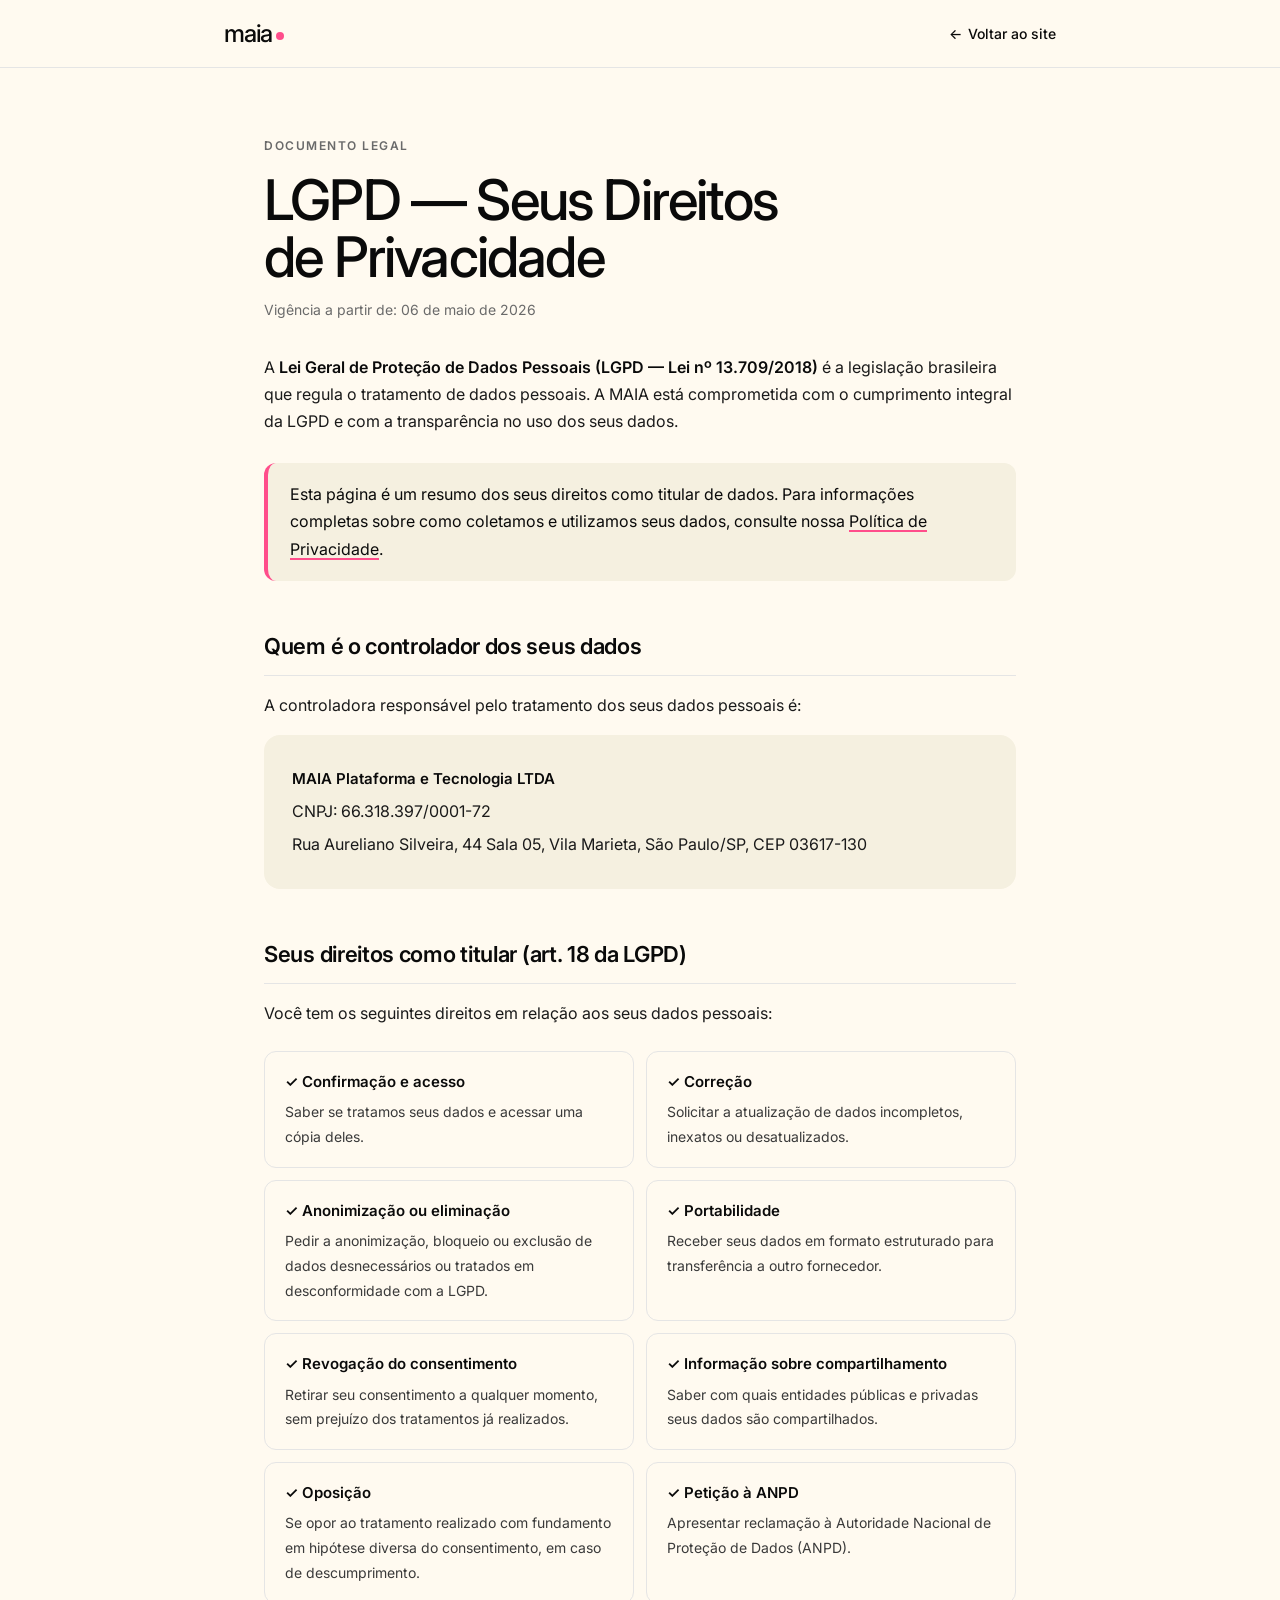
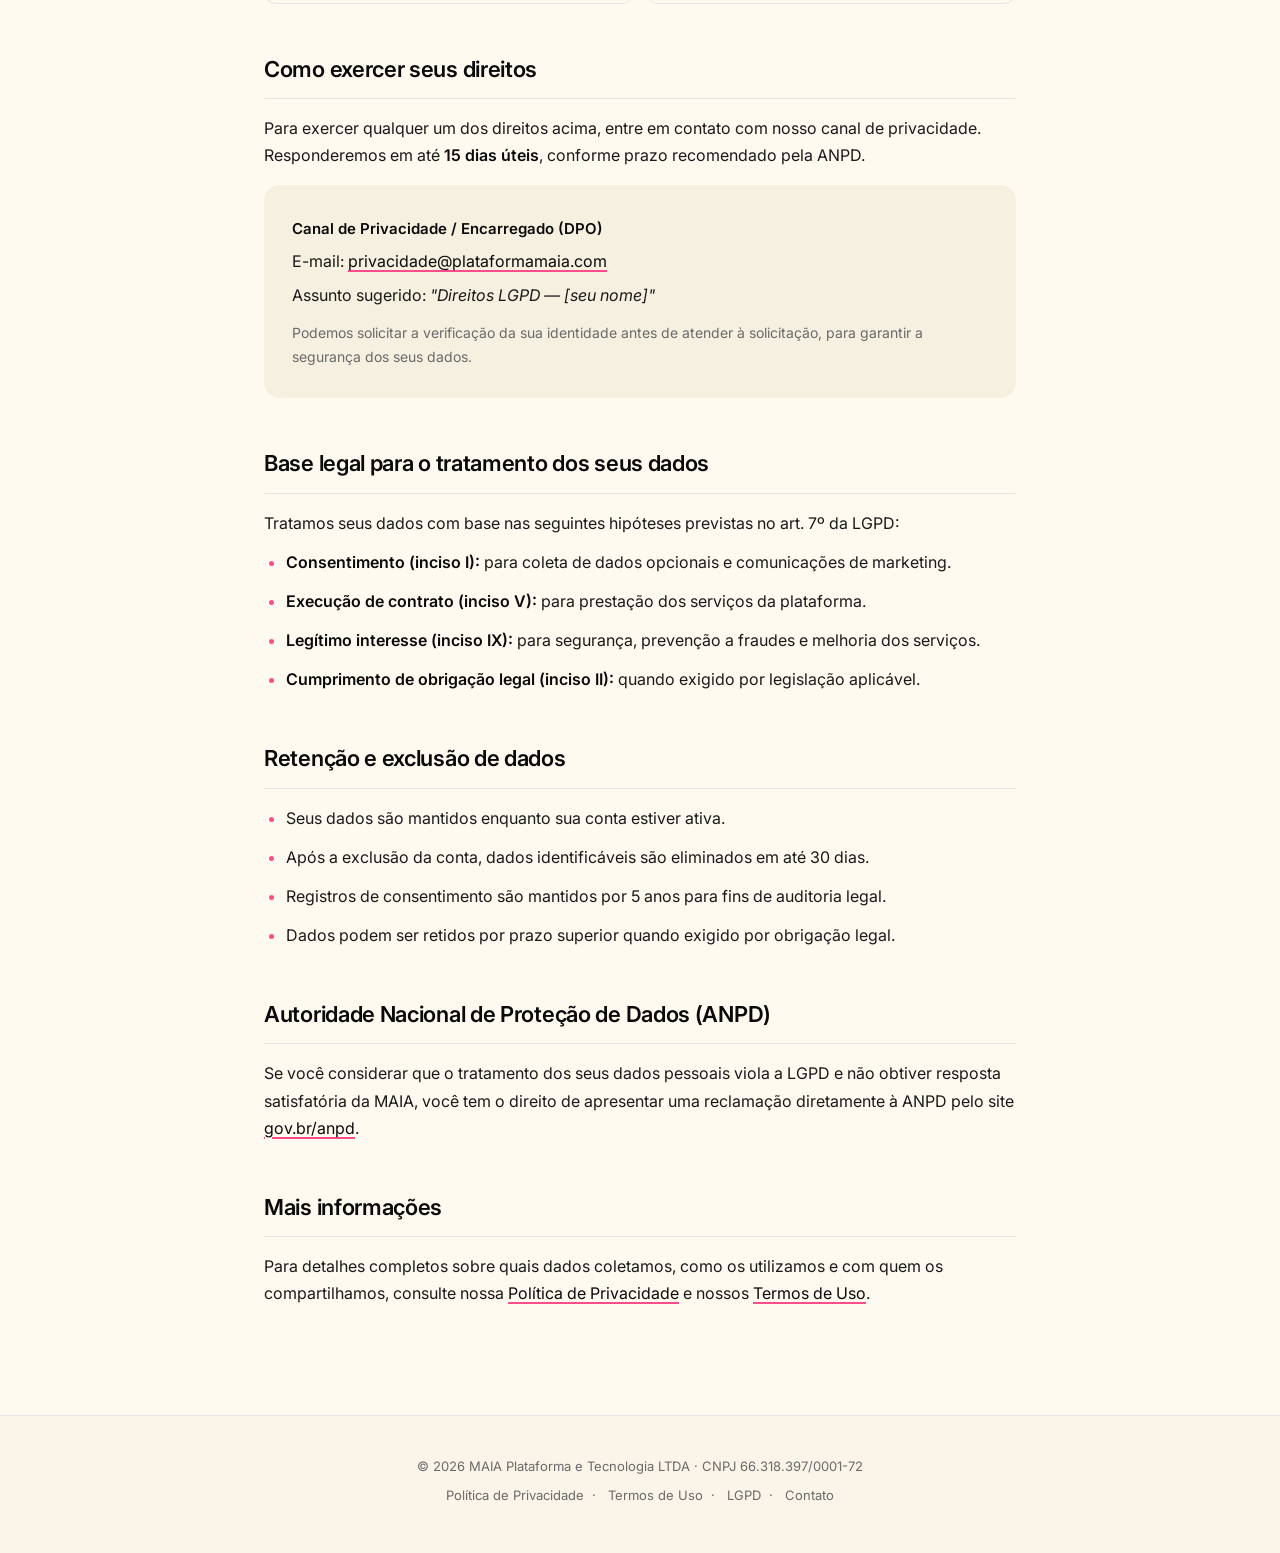
==== lgpd.html @ 6a9b258a "Initial implementation of MAIA institutional website Static site with main page, design system CSS, " ====
<!doctype html>
<html lang="pt-BR">
<head>
<meta charset="utf-8" />
<meta name="viewport" content="width=device-width, initial-scale=1" />
<title>LGPD — Seus Direitos de Privacidade — MAIA</title>
<meta name="description" content="Seus direitos como titular de dados pessoais sob a LGPD na plataforma MAIA." />
<link rel="stylesheet" href="colors_and_type.css" />
<link rel="stylesheet" href="legal.css" />
</head>
<body>

<header class="legal-nav">
  <div class="legal-nav__inner">
    <a class="legal-logo" href="index.html">maia<span class="dot"></span></a>
    <a class="legal-back" href="index.html">Voltar ao site</a>
  </div>
</header>

<main class="legal">
  <span class="legal__eyebrow">Documento legal</span>
  <h1>LGPD — Seus Direitos de Privacidade</h1>
  <p class="meta">Vigência a partir de: 06 de maio de 2026</p>

  <p>A <strong>Lei Geral de Proteção de Dados Pessoais (LGPD — Lei nº 13.709/2018)</strong> é a legislação brasileira que regula o tratamento de dados pessoais. A MAIA está comprometida com o cumprimento integral da LGPD e com a transparência no uso dos seus dados.</p>

  <div class="highlight-box">
    <p>Esta página é um resumo dos seus direitos como titular de dados. Para informações completas sobre como coletamos e utilizamos seus dados, consulte nossa <a href="politica-de-privacidade.html">Política de Privacidade</a>.</p>
  </div>

  <h2>Quem é o controlador dos seus dados</h2>
  <p>A controladora responsável pelo tratamento dos seus dados pessoais é:</p>
  <div class="contact-box">
    <p><strong>MAIA Plataforma e Tecnologia LTDA</strong></p>
    <p>CNPJ: 66.318.397/0001-72</p>
    <p>Rua Aureliano Silveira, 44 Sala 05, Vila Marieta, São Paulo/SP, CEP 03617-130</p>
  </div>

  <h2>Seus direitos como titular (art. 18 da LGPD)</h2>
  <p>Você tem os seguintes direitos em relação aos seus dados pessoais:</p>

  <div class="rights-grid">
    <div class="right-card">
      <strong>✓ Confirmação e acesso</strong>
      <span>Saber se tratamos seus dados e acessar uma cópia deles.</span>
    </div>
    <div class="right-card">
      <strong>✓ Correção</strong>
      <span>Solicitar a atualização de dados incompletos, inexatos ou desatualizados.</span>
    </div>
    <div class="right-card">
      <strong>✓ Anonimização ou eliminação</strong>
      <span>Pedir a anonimização, bloqueio ou exclusão de dados desnecessários ou tratados em desconformidade com a LGPD.</span>
    </div>
    <div class="right-card">
      <strong>✓ Portabilidade</strong>
      <span>Receber seus dados em formato estruturado para transferência a outro fornecedor.</span>
    </div>
    <div class="right-card">
      <strong>✓ Revogação do consentimento</strong>
      <span>Retirar seu consentimento a qualquer momento, sem prejuízo dos tratamentos já realizados.</span>
    </div>
    <div class="right-card">
      <strong>✓ Informação sobre compartilhamento</strong>
      <span>Saber com quais entidades públicas e privadas seus dados são compartilhados.</span>
    </div>
    <div class="right-card">
      <strong>✓ Oposição</strong>
      <span>Se opor ao tratamento realizado com fundamento em hipótese diversa do consentimento, em caso de descumprimento.</span>
    </div>
    <div class="right-card">
      <strong>✓ Petição à ANPD</strong>
      <span>Apresentar reclamação à Autoridade Nacional de Proteção de Dados (ANPD).</span>
    </div>
  </div>

  <h2>Como exercer seus direitos</h2>
  <p>Para exercer qualquer um dos direitos acima, entre em contato com nosso canal de privacidade. Responderemos em até <strong>15 dias úteis</strong>, conforme prazo recomendado pela ANPD.</p>

  <div class="contact-box">
    <p><strong>Canal de Privacidade / Encarregado (DPO)</strong></p>
    <p>E-mail: <a href="mailto:privacidade@plataformamaia.com">privacidade@plataformamaia.com</a></p>
    <p>Assunto sugerido: <em>"Direitos LGPD — [seu nome]"</em></p>
    <p style="margin-top: 12px; font-size: 14px; color: var(--muted);">Podemos solicitar a verificação da sua identidade antes de atender à solicitação, para garantir a segurança dos seus dados.</p>
  </div>

  <h2>Base legal para o tratamento dos seus dados</h2>
  <p>Tratamos seus dados com base nas seguintes hipóteses previstas no art. 7º da LGPD:</p>
  <ul>
    <li><strong>Consentimento (inciso I):</strong> para coleta de dados opcionais e comunicações de marketing.</li>
    <li><strong>Execução de contrato (inciso V):</strong> para prestação dos serviços da plataforma.</li>
    <li><strong>Legítimo interesse (inciso IX):</strong> para segurança, prevenção a fraudes e melhoria dos serviços.</li>
    <li><strong>Cumprimento de obrigação legal (inciso II):</strong> quando exigido por legislação aplicável.</li>
  </ul>

  <h2>Retenção e exclusão de dados</h2>
  <ul>
    <li>Seus dados são mantidos enquanto sua conta estiver ativa.</li>
    <li>Após a exclusão da conta, dados identificáveis são eliminados em até 30 dias.</li>
    <li>Registros de consentimento são mantidos por 5 anos para fins de auditoria legal.</li>
    <li>Dados podem ser retidos por prazo superior quando exigido por obrigação legal.</li>
  </ul>

  <h2>Autoridade Nacional de Proteção de Dados (ANPD)</h2>
  <p>Se você considerar que o tratamento dos seus dados pessoais viola a LGPD e não obtiver resposta satisfatória da MAIA, você tem o direito de apresentar uma reclamação diretamente à ANPD pelo site <a href="https://www.gov.br/anpd" target="_blank" rel="noopener">gov.br/anpd</a>.</p>

  <h2>Mais informações</h2>
  <p>Para detalhes completos sobre quais dados coletamos, como os utilizamos e com quem os compartilhamos, consulte nossa <a href="politica-de-privacidade.html">Política de Privacidade</a> e nossos <a href="termos-de-uso.html">Termos de Uso</a>.</p>
</main>

<footer class="legal-footer">
  <div class="row">© 2026 MAIA Plataforma e Tecnologia LTDA · CNPJ 66.318.397/0001-72</div>
  <div class="row">
    <a href="politica-de-privacidade.html">Política de Privacidade</a>·
    <a href="termos-de-uso.html">Termos de Uso</a>·
    <a href="lgpd.html">LGPD</a>·
    <a href="mailto:contato@plataformamaia.com">Contato</a>
  </div>
</footer>

</body>
</html>
---- colors_and_type.css ----
/* ============================================================
   MAIA Design System (Clay-inspired)
   Tokens — colors, type, spacing, radius
   ============================================================ */

/* Inter from Google Fonts as Plain Black substitute (display + body).
   Plain Black is a licensed face; Inter w/ negative letter-spacing
   is the documented fallback. */
@import url("https://fonts.googleapis.com/css2?family=Inter:wght@400;500;600;700&display=swap");

:root {
  /* ---------- Color: Ink / Primary ---------- */
  --primary: #0a0a0a;
  --primary-active: #1f1f1f;
  --primary-disabled: #e5e5e5;

  --ink: #0a0a0a;
  --body: #3a3a3a;
  --body-strong: #1a1a1a;
  --muted: #6a6a6a;
  --muted-soft: #9a9a9a;

  --hairline: #e5e5e5;
  --hairline-soft: #f0f0f0;

  /* ---------- Color: Surfaces ---------- */
  --canvas: #fffaf0;
  --surface-soft: #faf5e8;
  --surface-card: #f5f0e0;
  --surface-strong: #ebe6d6;
  --surface-dark: #0a1a1a;
  --surface-dark-elevated: #1a2a2a;

  /* ---------- Color: On-surface ---------- */
  --on-primary: #ffffff;
  --on-dark: #ffffff;
  --on-dark-soft: #a0a0a0;

  /* ---------- Color: Brand (saturated feature cards) ---------- */
  --brand-pink: #ff4d8b;
  --brand-teal: #1a3a3a;
  --brand-lavender: #b8a4ed;
  --brand-peach: #ffb084;
  --brand-ochre: #e8b94a;
  --brand-mint: #a4d4c5;
  --brand-coral: #ff6b5a;

  /* ---------- Color: Semantic ---------- */
  --success: #22c55e;
  --warning: #f59e0b;
  --error: #ef4444;

  /* ---------- Radius ---------- */
  --radius-xs: 6px;
  --radius-sm: 8px;
  --radius-md: 12px;
  --radius-lg: 16px;
  --radius-xl: 24px;
  --radius-pill: 9999px;
  --radius-full: 9999px;

  /* ---------- Spacing ---------- */
  --space-xxs: 4px;
  --space-xs: 8px;
  --space-sm: 12px;
  --space-md: 16px;
  --space-lg: 24px;
  --space-xl: 32px;
  --space-xxl: 48px;
  --space-section: 96px;

  /* ---------- Type families ---------- */
  --font-display: "Plain Black", "Inter", -apple-system, BlinkMacSystemFont, "Segoe UI", Roboto, sans-serif;
  --font-body: "Inter", -apple-system, BlinkMacSystemFont, "Segoe UI", Roboto, sans-serif;

  /* ---------- Type: display ---------- */
  --display-xl-size: 72px;
  --display-xl-lh: 1;
  --display-xl-tracking: -2.5px;

  --display-lg-size: 56px;
  --display-lg-lh: 1.05;
  --display-lg-tracking: -2px;

  --display-md-size: 40px;
  --display-md-lh: 1.1;
  --display-md-tracking: -1px;

  --display-sm-size: 32px;
  --display-sm-lh: 1.15;
  --display-sm-tracking: -0.5px;

  /* ---------- Type: titles ---------- */
  --title-lg-size: 24px;
  --title-lg-lh: 1.3;
  --title-lg-tracking: -0.3px;

  --title-md-size: 18px;
  --title-md-lh: 1.4;

  --title-sm-size: 16px;
  --title-sm-lh: 1.4;

  /* ---------- Type: body / utility ---------- */
  --body-md-size: 16px;
  --body-md-lh: 1.55;

  --body-sm-size: 14px;
  --body-sm-lh: 1.55;

  --caption-size: 13px;
  --caption-lh: 1.4;

  --caption-uc-size: 12px;
  --caption-uc-tracking: 1.5px;

  --button-size: 14px;
  --nav-size: 14px;
}

/* ============================================================
   Semantic resets
   ============================================================ */
html, body {
  background: var(--canvas);
  color: var(--ink);
  font-family: var(--font-body);
  font-size: var(--body-md-size);
  line-height: var(--body-md-lh);
  -webkit-font-smoothing: antialiased;
  -moz-osx-font-smoothing: grayscale;
}

/* ---------- Display headings ---------- */
.display-xl, h1.display {
  font-family: var(--font-display);
  font-weight: 500;
  font-size: var(--display-xl-size);
  line-height: var(--display-xl-lh);
  letter-spacing: var(--display-xl-tracking);
  color: var(--ink);
  margin: 0;
}

.display-lg, h2.display {
  font-family: var(--font-display);
  font-weight: 500;
  font-size: var(--display-lg-size);
  line-height: var(--display-lg-lh);
  letter-spacing: var(--display-lg-tracking);
  color: var(--ink);
  margin: 0;
}

.display-md {
  font-family: var(--font-display);
  font-weight: 500;
  font-size: var(--display-md-size);
  line-height: var(--display-md-lh);
  letter-spacing: var(--display-md-tracking);
  color: var(--ink);
  margin: 0;
}

.display-sm {
  font-family: var(--font-display);
  font-weight: 500;
  font-size: var(--display-sm-size);
  line-height: var(--display-sm-lh);
  letter-spacing: var(--display-sm-tracking);
  color: var(--ink);
  margin: 0;
}

/* ---------- Title styles ---------- */
.title-lg {
  font-family: var(--font-body);
  font-weight: 600;
  font-size: var(--title-lg-size);
  line-height: var(--title-lg-lh);
  letter-spacing: var(--title-lg-tracking);
  color: var(--ink);
  margin: 0;
}

.title-md {
  font-family: var(--font-body);
  font-weight: 600;
  font-size: var(--title-md-size);
  line-height: var(--title-md-lh);
  color: var(--ink);
  margin: 0;
}

.title-sm {
  font-family: var(--font-body);
  font-weight: 600;
  font-size: var(--title-sm-size);
  line-height: var(--title-sm-lh);
  color: var(--ink);
  margin: 0;
}

/* ---------- Body / paragraph ---------- */
p, .body-md {
  font-size: var(--body-md-size);
  line-height: var(--body-md-lh);
  color: var(--body);
  margin: 0;
}

.body-sm {
  font-size: var(--body-sm-size);
  line-height: var(--body-sm-lh);
  color: var(--body);
}

.caption {
  font-size: var(--caption-size);
  line-height: var(--caption-lh);
  font-weight: 500;
  color: var(--muted);
}

.caption-uc {
  font-size: var(--caption-uc-size);
  line-height: var(--caption-lh);
  font-weight: 600;
  letter-spacing: var(--caption-uc-tracking);
  text-transform: uppercase;
  color: var(--muted);
}

/* ---------- Buttons ---------- */
.btn {
  display: inline-flex;
  align-items: center;
  justify-content: center;
  gap: var(--space-xs);
  height: 44px;
  padding: 0 20px;
  border-radius: var(--radius-md);
  font-family: var(--font-body);
  font-size: var(--button-size);
  font-weight: 600;
  line-height: 1;
  text-decoration: none;
  border: 1px solid transparent;
  cursor: pointer;
  transition: background-color 120ms ease, color 120ms ease;
}

.btn-primary {
  background: var(--primary);
  color: var(--on-primary);
}
.btn-primary:hover { background: var(--primary-active); }
.btn-primary:disabled,
.btn-primary[aria-disabled="true"] {
  background: var(--primary-disabled);
  color: var(--muted);
  cursor: not-allowed;
}

.btn-secondary {
  background: var(--canvas);
  color: var(--ink);
  border-color: var(--hairline);
}
.btn-secondary:hover { background: var(--surface-soft); }

.btn-on-color {
  background: var(--canvas);
  color: var(--ink);
}

.btn-text {
  background: transparent;
  color: var(--ink);
  height: auto;
  padding: 0;
  border: none;
}

/* ---------- Inputs ---------- */
.input {
  display: block;
  width: 100%;
  height: 44px;
  padding: 12px 16px;
  background: var(--canvas);
  color: var(--ink);
  font-family: var(--font-body);
  font-size: var(--body-md-size);
  line-height: 1.4;
  border: 1px solid var(--hairline);
  border-radius: var(--radius-md);
  outline: none;
}
.input:focus { border-color: var(--ink); }
.input::placeholder { color: var(--muted-soft); }

/* ---------- Pills / Tabs / Badges ---------- */
.pill {
  display: inline-flex;
  align-items: center;
  padding: 4px 12px;
  background: var(--surface-card);
  color: var(--ink);
  font-size: var(--caption-size);
  font-weight: 500;
  border-radius: var(--radius-pill);
}

.tab {
  display: inline-flex;
  align-items: center;
  height: 36px;
  padding: 8px 16px;
  background: transparent;
  color: var(--muted);
  font-size: var(--nav-size);
  font-weight: 500;
  border-radius: var(--radius-pill);
  cursor: pointer;
  border: none;
}
.tab[aria-selected="true"],
.tab.is-active {
  background: var(--surface-card);
  color: var(--ink);
}

/* ---------- Cards ---------- */
.card {
  background: var(--canvas);
  border: 1px solid var(--hairline);
  border-radius: var(--radius-lg);
  padding: var(--space-lg);
}

.feature-card {
  border-radius: var(--radius-xl);
  padding: var(--space-xl);
  color: var(--ink);
}
.feature-card.pink     { background: var(--brand-pink);     color: var(--on-primary); }
.feature-card.teal     { background: var(--brand-teal);     color: var(--on-dark); }
.feature-card.lavender { background: var(--brand-lavender); color: var(--ink); }
.feature-card.peach    { background: var(--brand-peach);    color: var(--ink); }
.feature-card.ochre    { background: var(--brand-ochre);    color: var(--ink); }
.feature-card.cream    { background: var(--surface-card);   color: var(--ink); }
---- legal.css ----
/* ============================================================
   MAIA — Legal pages shared styles
   ============================================================ */
* { box-sizing: border-box; }
html { scroll-behavior: smooth; }
body {
  margin: 0;
  background: var(--canvas);
  color: var(--ink);
  font-family: var(--font-body);
  -webkit-font-smoothing: antialiased;
}
::selection { background: var(--brand-pink); color: var(--on-primary); }
img { max-width: 100%; display: block; }
a { color: var(--ink); text-decoration: underline; text-decoration-color: var(--brand-pink); text-decoration-thickness: 2px; text-underline-offset: 3px; transition: color 150ms ease; }
a:hover { color: var(--brand-pink); }

/* Top nav (slim) */
.legal-nav {
  position: sticky;
  top: 0;
  height: 68px;
  background: color-mix(in oklab, var(--canvas) 92%, transparent);
  backdrop-filter: saturate(180%) blur(14px);
  -webkit-backdrop-filter: saturate(180%) blur(14px);
  border-bottom: 1px solid var(--hairline);
  z-index: 50;
}
.legal-nav__inner {
  max-width: 880px;
  height: 100%;
  margin: 0 auto;
  padding: 0 24px;
  display: flex;
  align-items: center;
  justify-content: space-between;
  gap: 24px;
}
.legal-logo {
  font-family: var(--font-display);
  font-weight: 500;
  font-size: 24px;
  letter-spacing: -1.2px;
  color: var(--ink);
  text-decoration: none;
  display: inline-flex;
  align-items: baseline;
}
.legal-logo .dot {
  width: 8px;
  height: 8px;
  background: var(--brand-pink);
  border-radius: 50%;
  margin-left: 4px;
  transform: translateY(-2px);
  display: inline-block;
}
.legal-back {
  font-size: 14px;
  font-weight: 500;
  color: var(--ink);
  text-decoration: none;
  display: inline-flex;
  align-items: center;
  gap: 6px;
}
.legal-back:hover { color: var(--brand-pink); }
.legal-back::before {
  content: "←";
  display: inline-block;
  transition: transform 200ms ease;
}
.legal-back:hover::before { transform: translateX(-3px); }

/* Page shell */
.legal {
  max-width: 800px;
  margin: 0 auto;
  padding: 64px 24px 96px;
}
.legal__eyebrow {
  font-size: 12px;
  font-weight: 600;
  letter-spacing: 1.5px;
  text-transform: uppercase;
  color: var(--muted);
  display: inline-block;
  margin-bottom: 16px;
}
.legal h1 {
  font-family: var(--font-display);
  font-weight: 500;
  font-size: clamp(40px, 5vw, 56px);
  line-height: 1.02;
  letter-spacing: -1.8px;
  color: var(--ink);
  margin: 0 0 12px;
  text-wrap: balance;
}
.legal .meta {
  color: var(--muted);
  font-size: 14px;
  margin: 0 0 32px;
}
.legal h2 {
  font-family: var(--font-body);
  font-weight: 600;
  font-size: 22px;
  letter-spacing: -0.3px;
  color: var(--ink);
  margin: 48px 0 16px;
  padding-bottom: 12px;
  border-bottom: 1px solid var(--hairline);
}
.legal p, .legal li {
  font-size: 16px;
  line-height: 1.7;
  color: var(--body-strong);
  margin: 12px 0;
}
.legal ul {
  padding-left: 22px;
  margin: 12px 0;
}
.legal ul li::marker { color: var(--brand-pink); }
.legal strong { color: var(--ink); font-weight: 600; }

/* Highlight box (LGPD intro) */
.legal .highlight-box {
  background: var(--surface-card);
  border-left: 4px solid var(--brand-pink);
  border-radius: var(--radius-md);
  padding: 18px 22px;
  margin: 28px 0;
}
.legal .highlight-box p { margin: 0; color: var(--ink); }

/* Rights grid (LGPD) */
.legal .rights-grid {
  display: grid;
  grid-template-columns: 1fr 1fr;
  gap: 12px;
  margin: 24px 0;
}
.legal .right-card {
  background: var(--canvas);
  border: 1px solid var(--hairline);
  border-radius: var(--radius-md);
  padding: 18px 20px;
}
.legal .right-card strong {
  display: block;
  color: var(--ink);
  margin-bottom: 6px;
  font-size: 15px;
  font-weight: 600;
}
.legal .right-card span {
  color: var(--body);
  font-size: 14px;
  line-height: 1.55;
}
@media (max-width: 600px) {
  .legal .rights-grid { grid-template-columns: 1fr; }
}

/* Contact box */
.legal .contact-box {
  background: var(--surface-card);
  border-radius: var(--radius-lg);
  padding: 24px 28px;
  margin-top: 16px;
}
.legal .contact-box p { margin: 6px 0; }
.legal .contact-box strong { font-size: 15px; }

/* Footer */
.legal-footer {
  background: var(--surface-soft);
  border-top: 1px solid var(--hairline);
  padding: 40px 24px;
  text-align: center;
  font-size: 13px;
  color: var(--muted);
}
.legal-footer a {
  color: var(--muted);
  text-decoration: none;
  margin: 0 8px;
}
.legal-footer a:hover { color: var(--ink); }
.legal-footer .row { margin-bottom: 8px; }
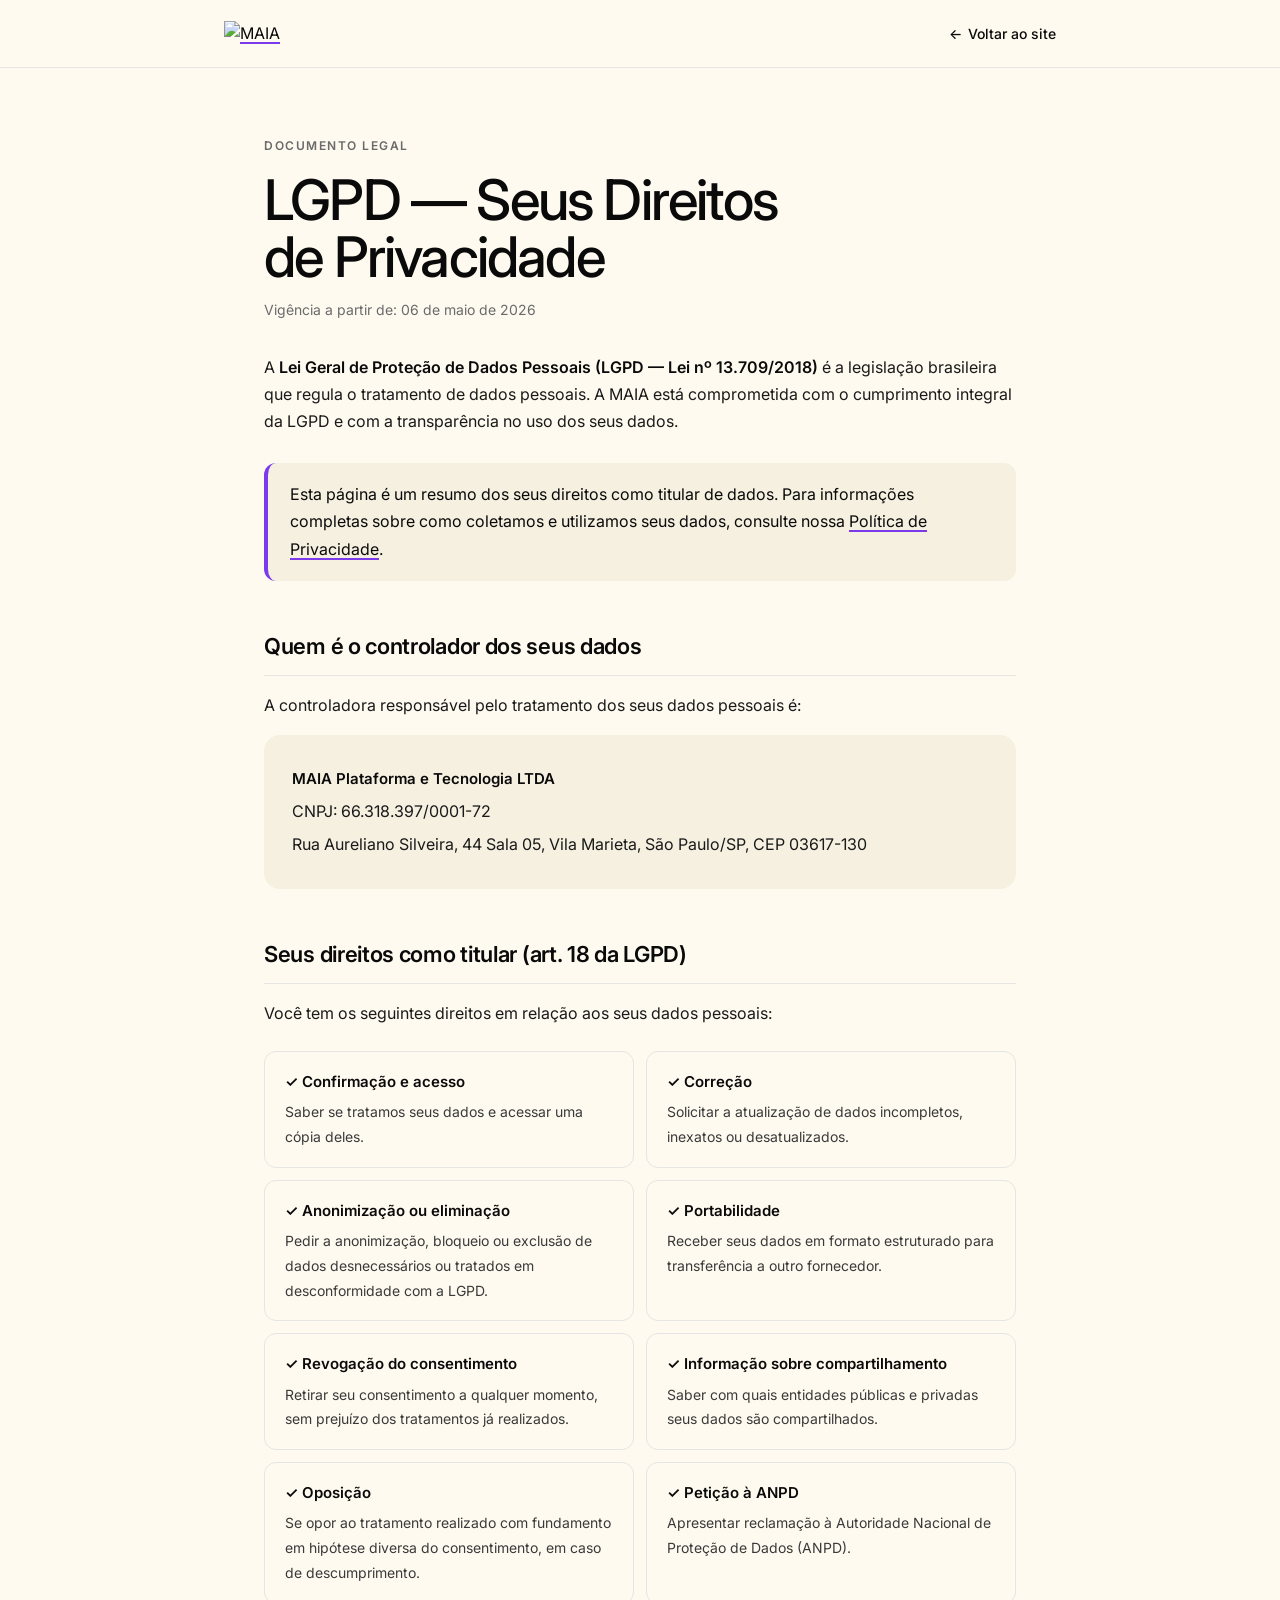
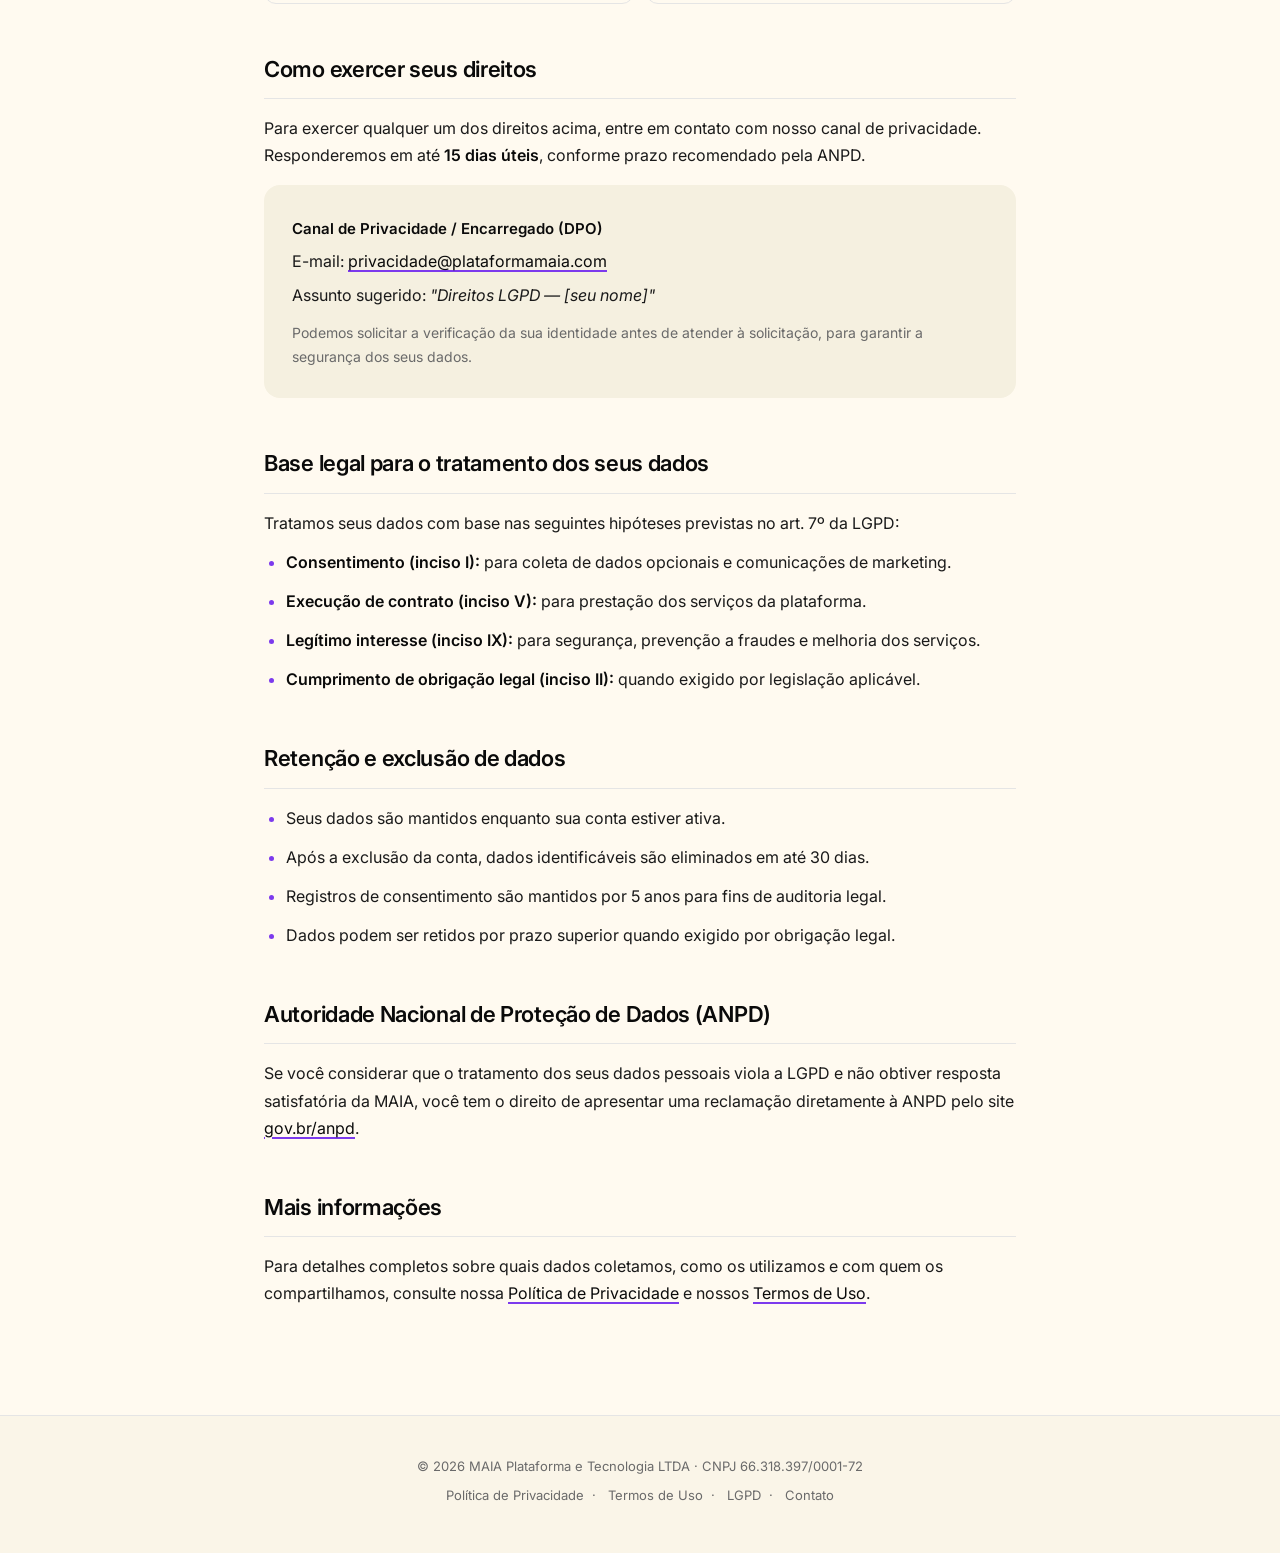
==== commit c6029e81: "Replace pink with purple (#7c3aed) and swap text logo for maia_logo.png - --brand-pink updated to #7" ====
--- a/lgpd.html
+++ b/lgpd.html
@@ -12,7 +12,7 @@
 
 <header class="legal-nav">
   <div class="legal-nav__inner">
-    <a class="legal-logo" href="index.html">maia<span class="dot"></span></a>
+    <a href="index.html"><img src="./maia_logo.png" width="80" alt="MAIA" style="display:block;"></a>
     <a class="legal-back" href="index.html">Voltar ao site</a>
   </div>
 </header>
--- a/colors_and_type.css
+++ b/colors_and_type.css
@@ -37,7 +37,7 @@
   --on-dark-soft: #a0a0a0;
 
   /* ---------- Color: Brand (saturated feature cards) ---------- */
-  --brand-pink: #ff4d8b;
+  --brand-pink: #7c3aed;
   --brand-teal: #1a3a3a;
   --brand-lavender: #b8a4ed;
   --brand-peach: #ffb084;
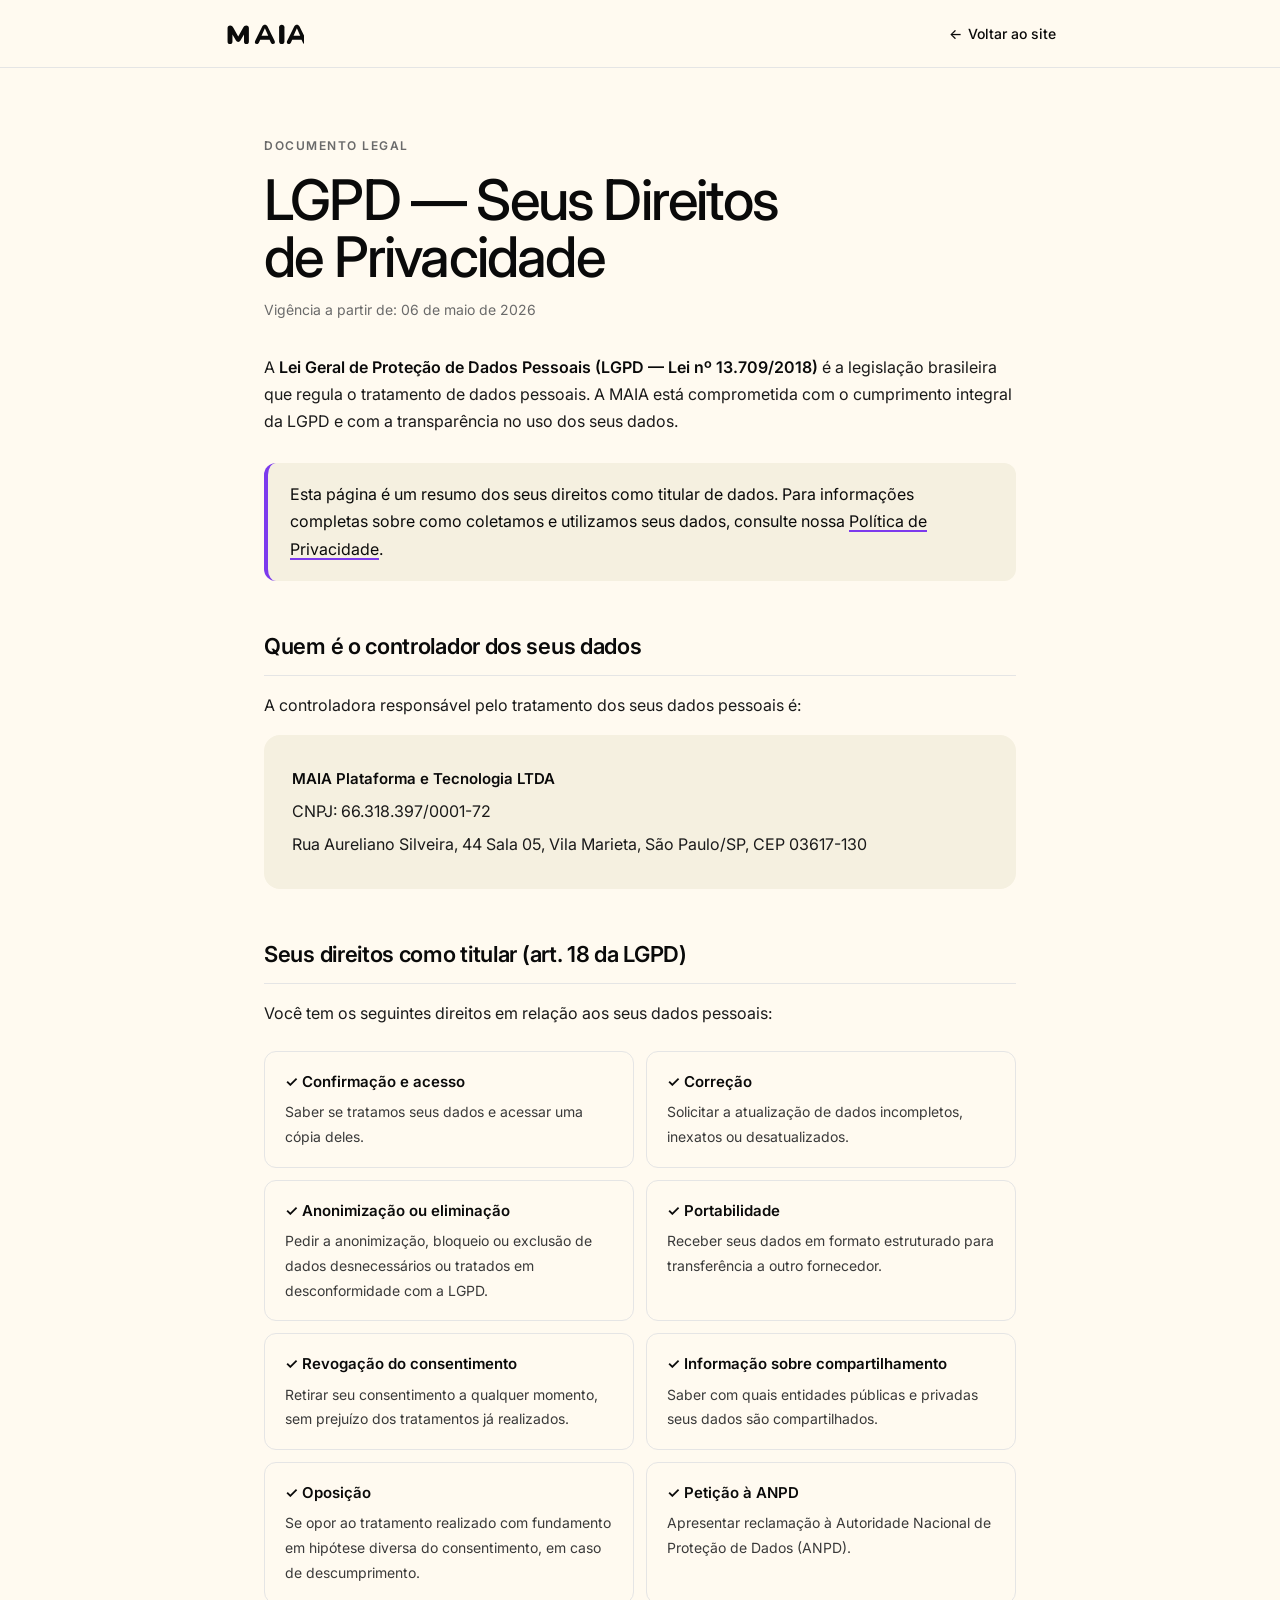
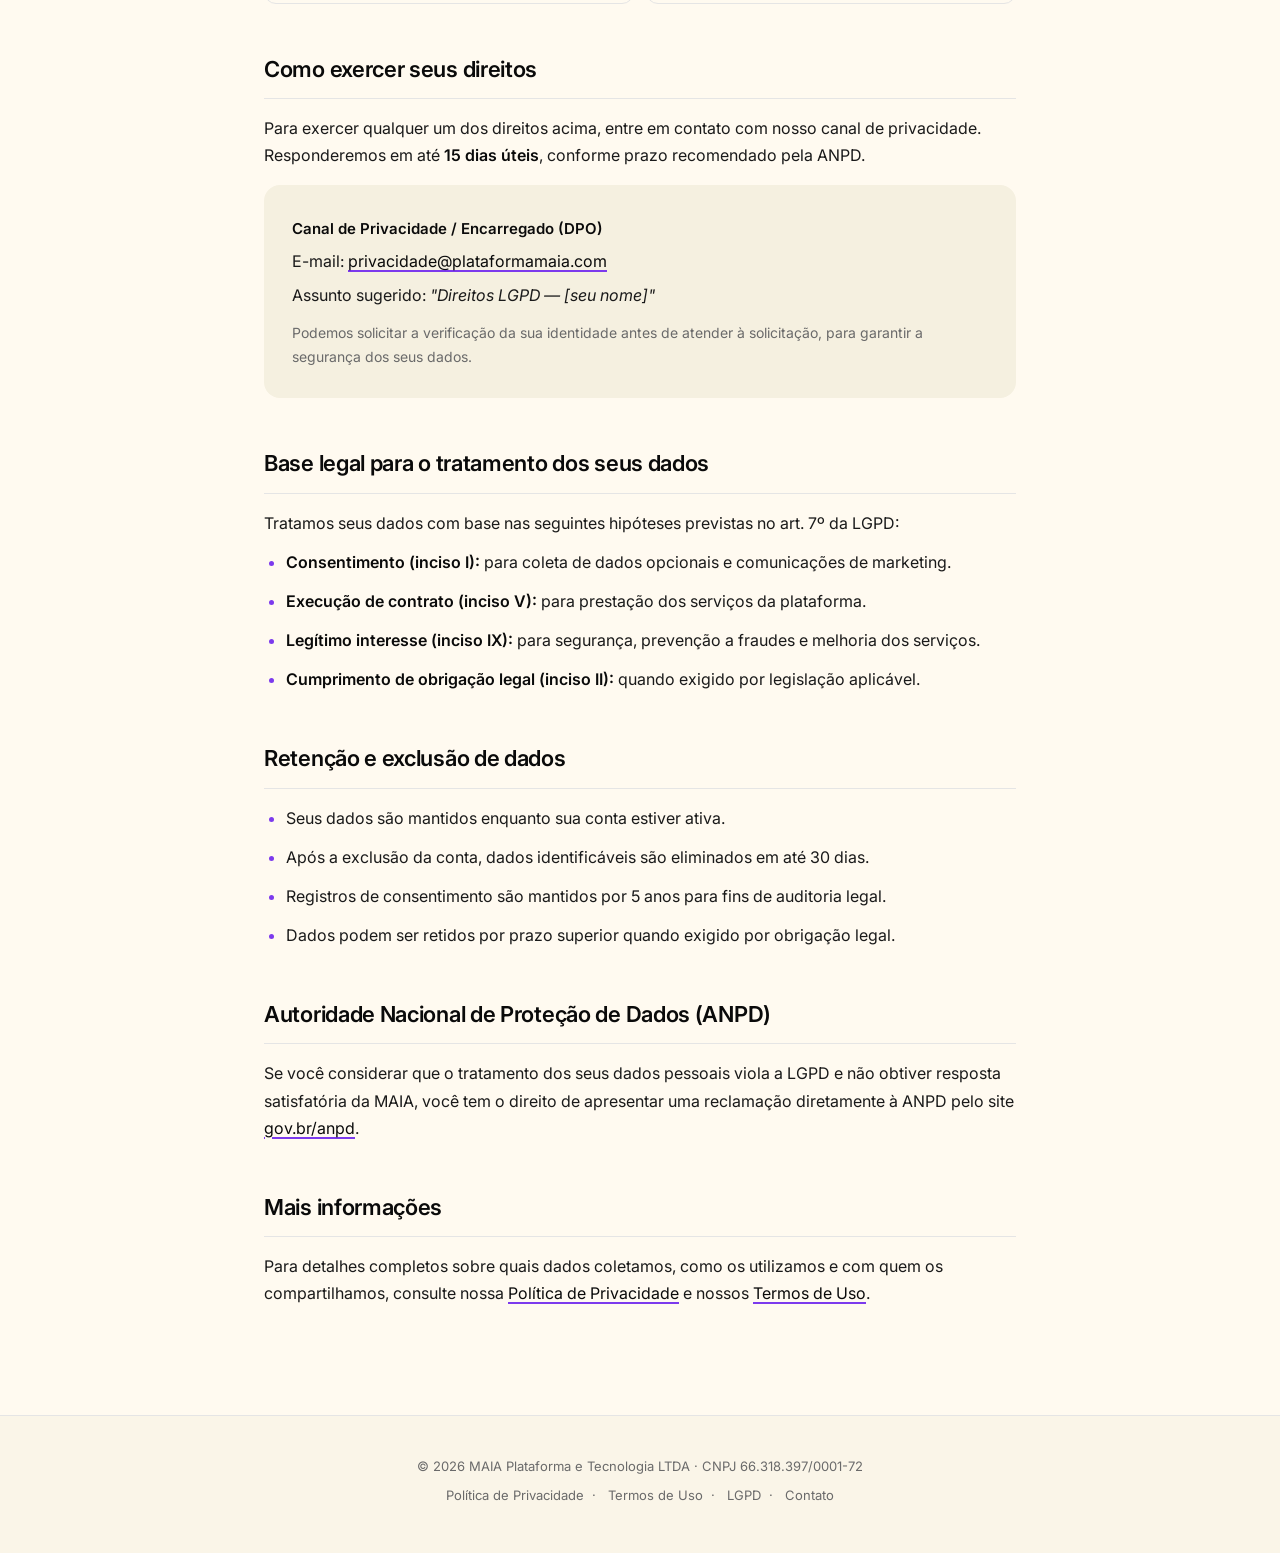
==== commit fe435640: "Add SVG logo and fix broken image reference maia_logo.png was never uploaded; replaced with maia_log" ====
--- a/lgpd.html
+++ b/lgpd.html
@@ -12,7 +12,7 @@
 
 <header class="legal-nav">
   <div class="legal-nav__inner">
-    <a href="index.html"><img src="./maia_logo.png" width="80" alt="MAIA" style="display:block;"></a>
+    <a href="index.html"><img src="./maia_logo.svg" width="80" alt="MAIA" style="display:block;"></a>
     <a class="legal-back" href="index.html">Voltar ao site</a>
   </div>
 </header>
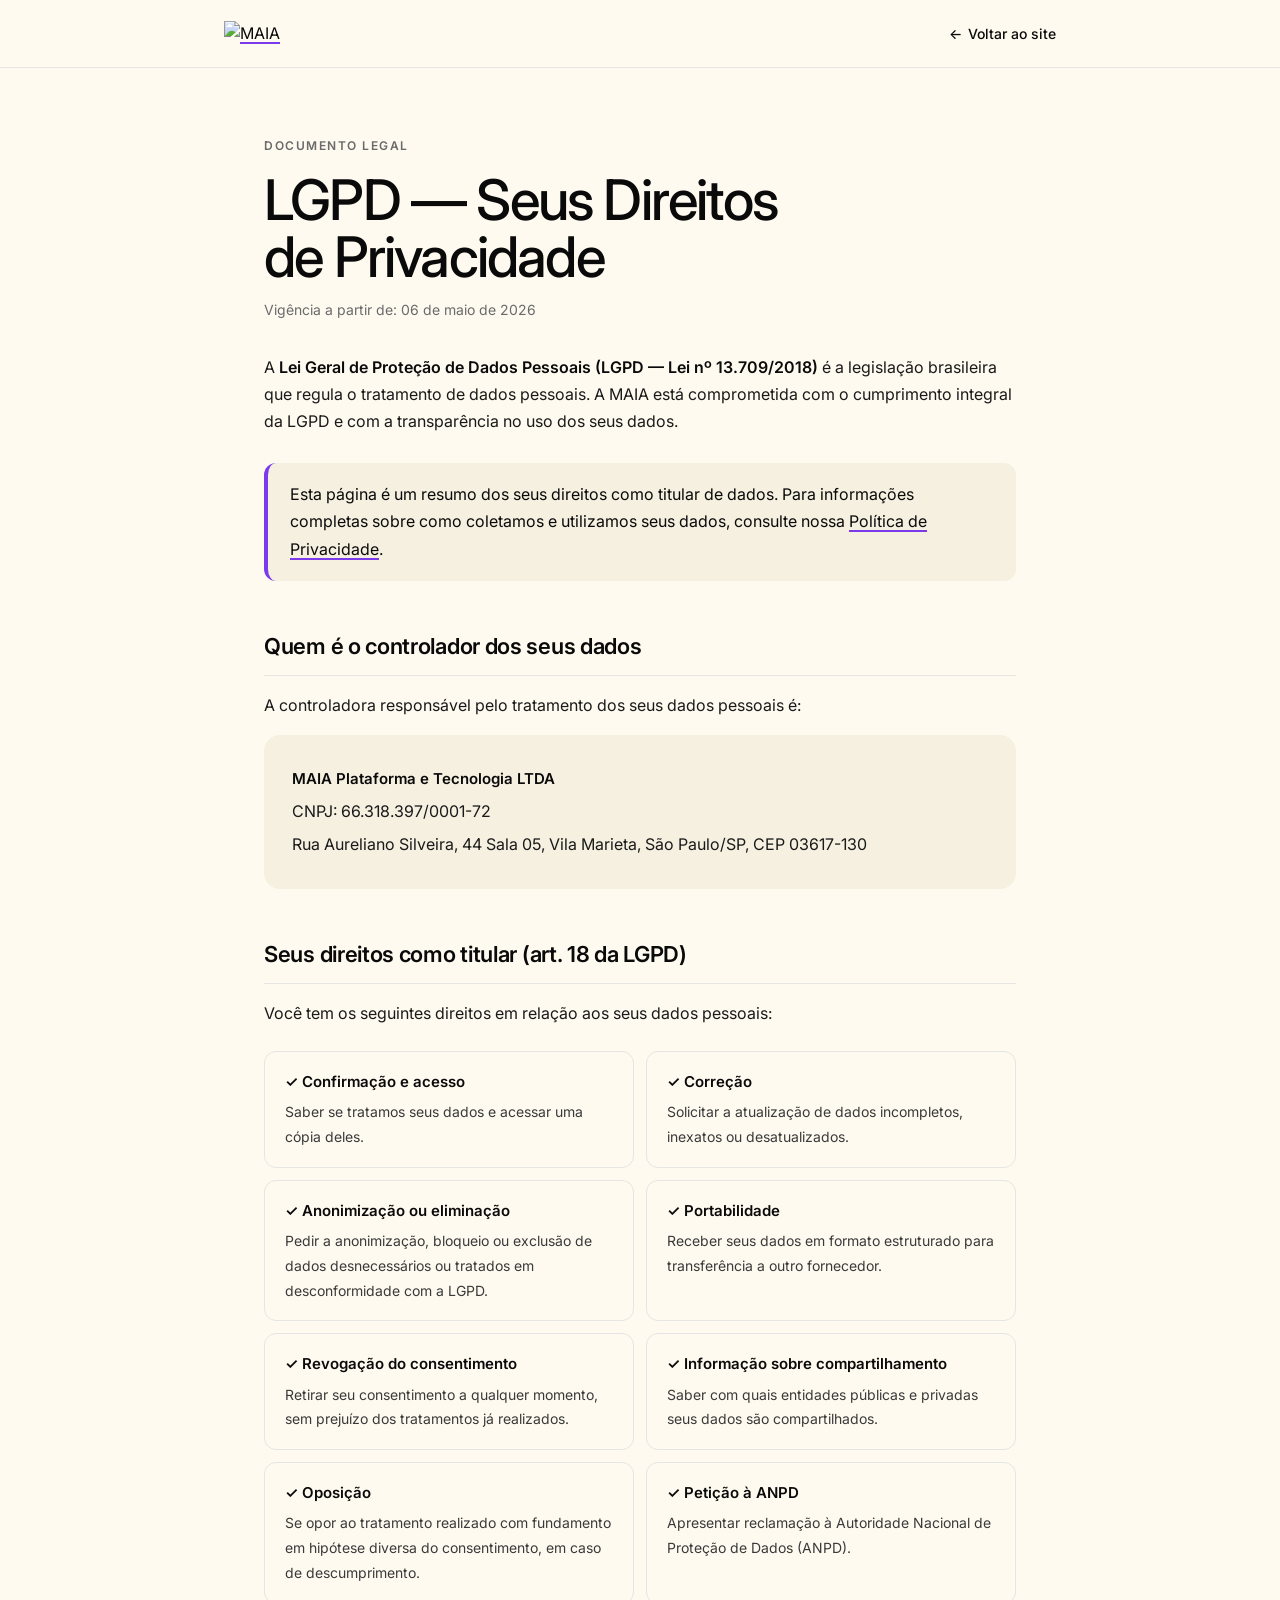
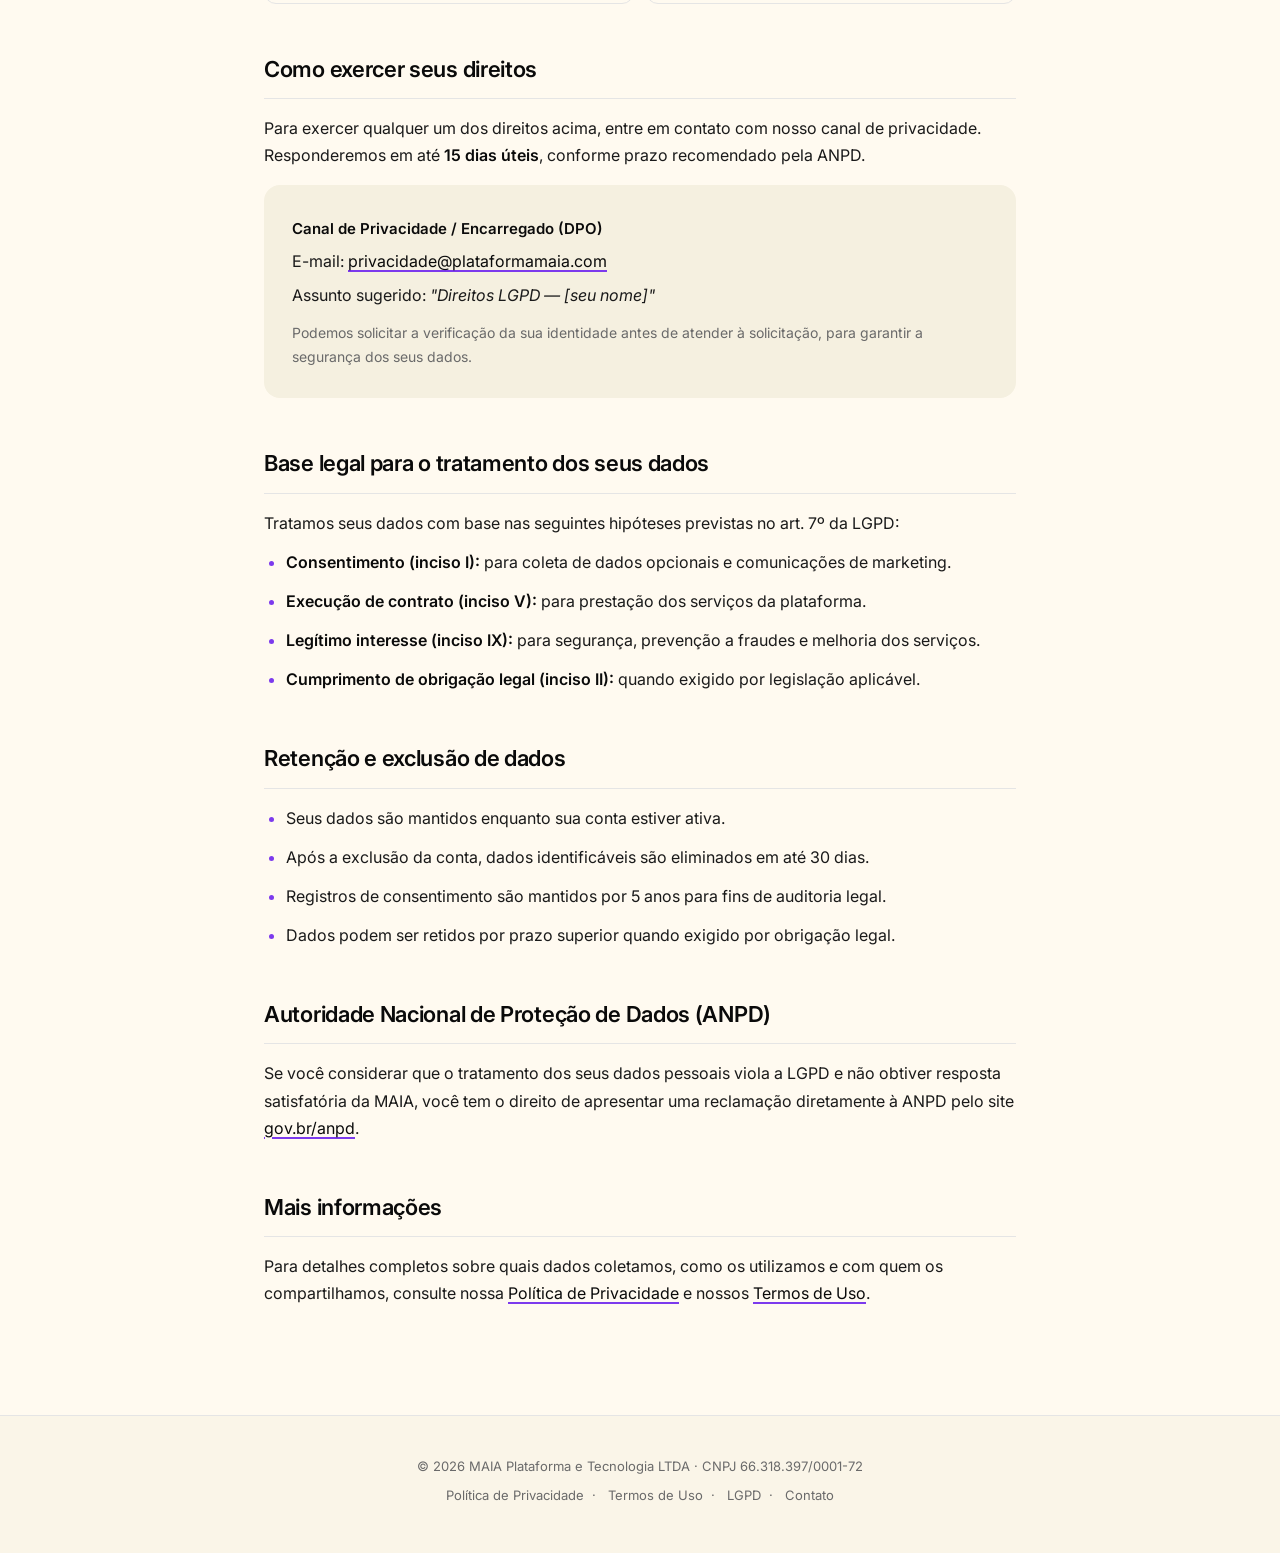
==== commit 84caf49e: "Switch logo references back to maia_logo.png" ====
--- a/lgpd.html
+++ b/lgpd.html
@@ -12,7 +12,7 @@
 
 <header class="legal-nav">
   <div class="legal-nav__inner">
-    <a href="index.html"><img src="./maia_logo.svg" width="80" alt="MAIA" style="display:block;"></a>
+    <a href="index.html"><img src="./maia_logo.png" width="80" alt="MAIA" style="display:block;"></a>
     <a class="legal-back" href="index.html">Voltar ao site</a>
   </div>
 </header>
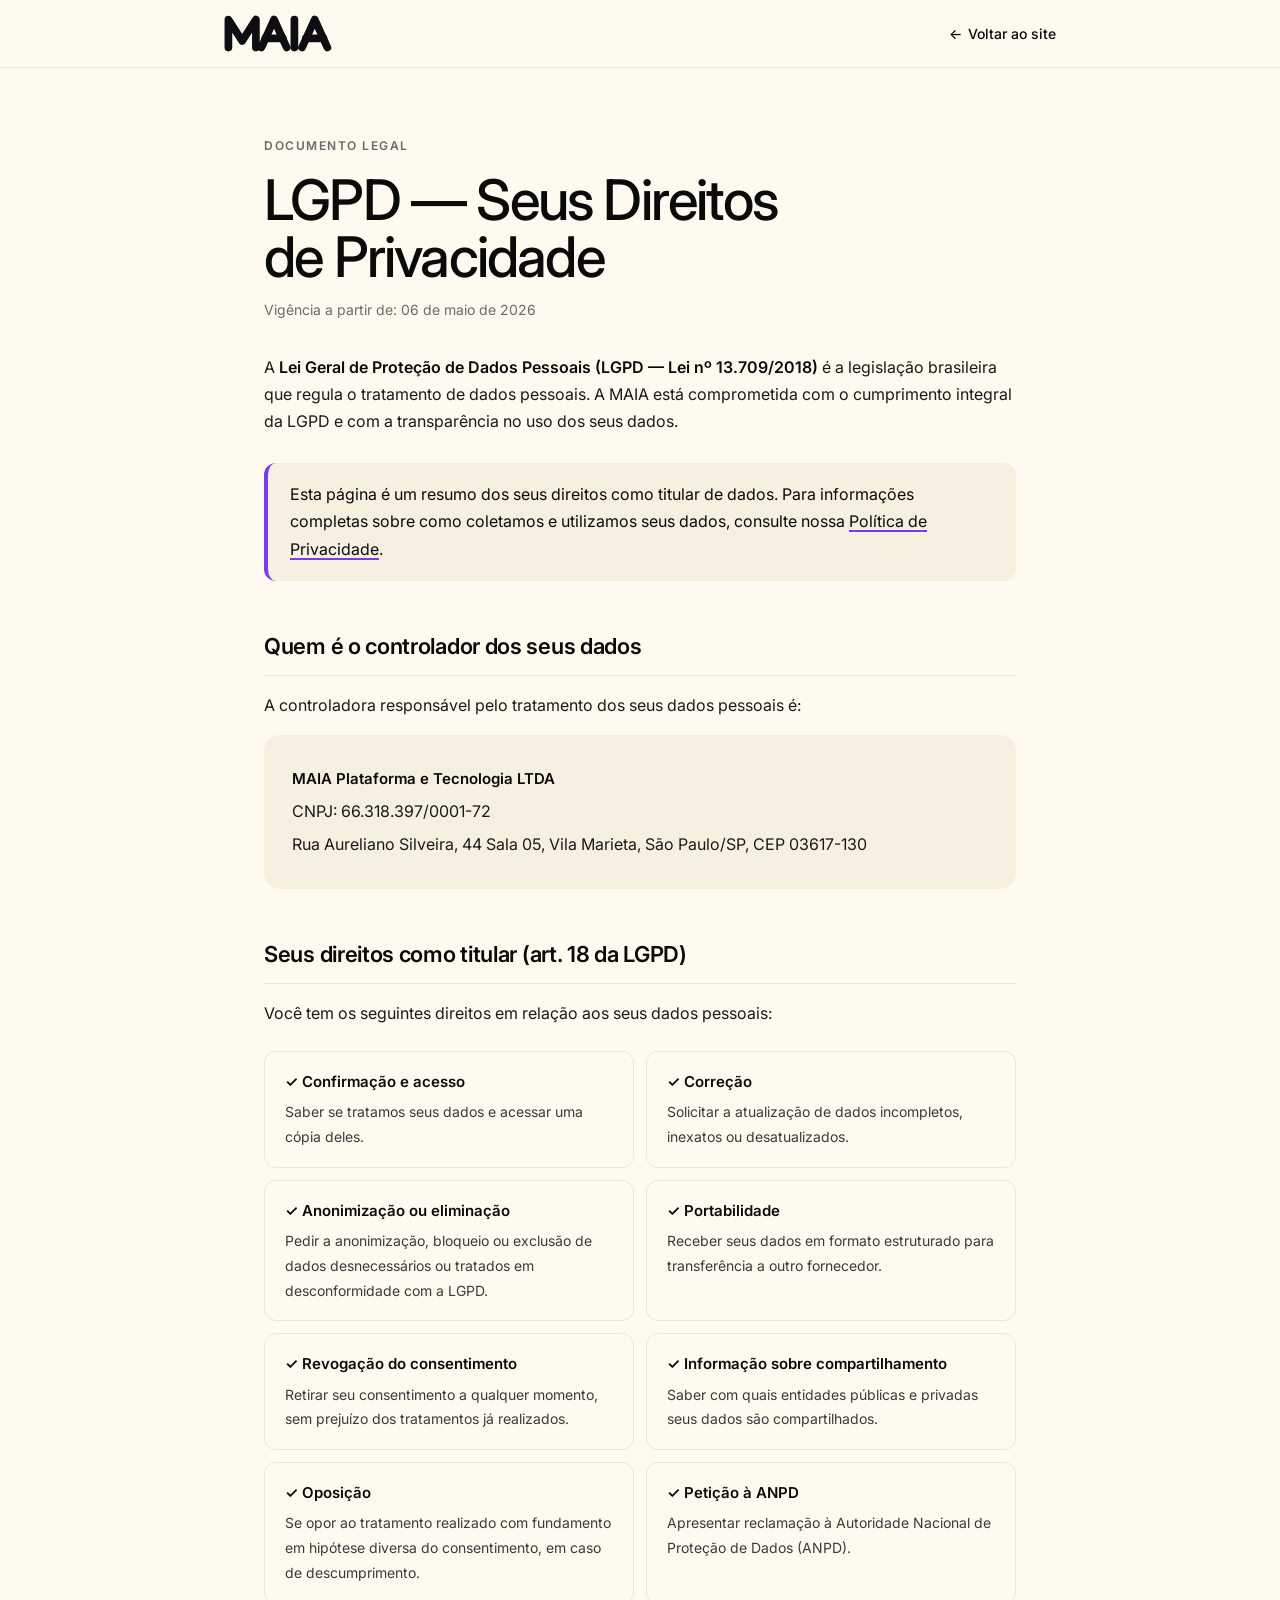
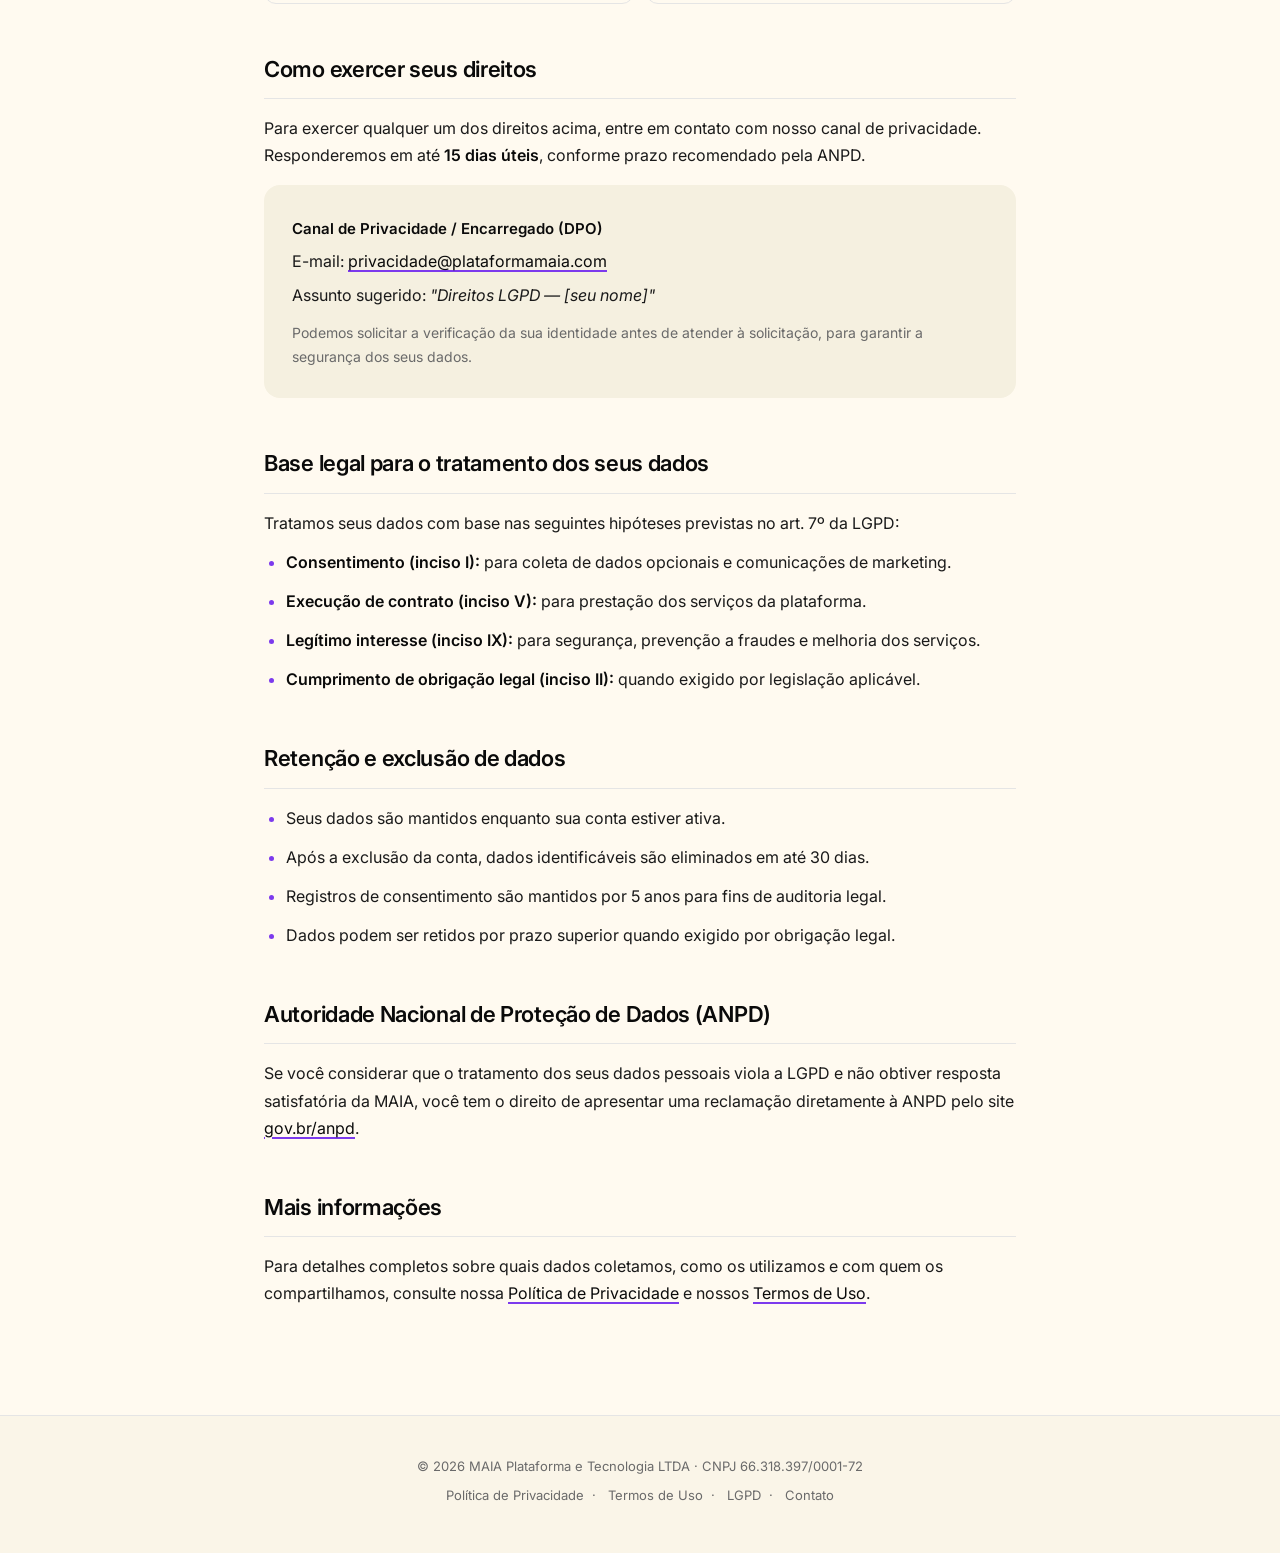
==== commit 8a9a5c59: "Fix logo: stroke-based SVG wordmark, switch refs back to .svg" ====
--- a/lgpd.html
+++ b/lgpd.html
@@ -12,7 +12,7 @@
 
 <header class="legal-nav">
   <div class="legal-nav__inner">
-    <a href="index.html"><img src="./maia_logo.png" width="80" alt="MAIA" style="display:block;"></a>
+    <a href="index.html"><img src="./maia_logo.svg" width="110" alt="MAIA" style="display:block;"></a>
     <a class="legal-back" href="index.html">Voltar ao site</a>
   </div>
 </header>
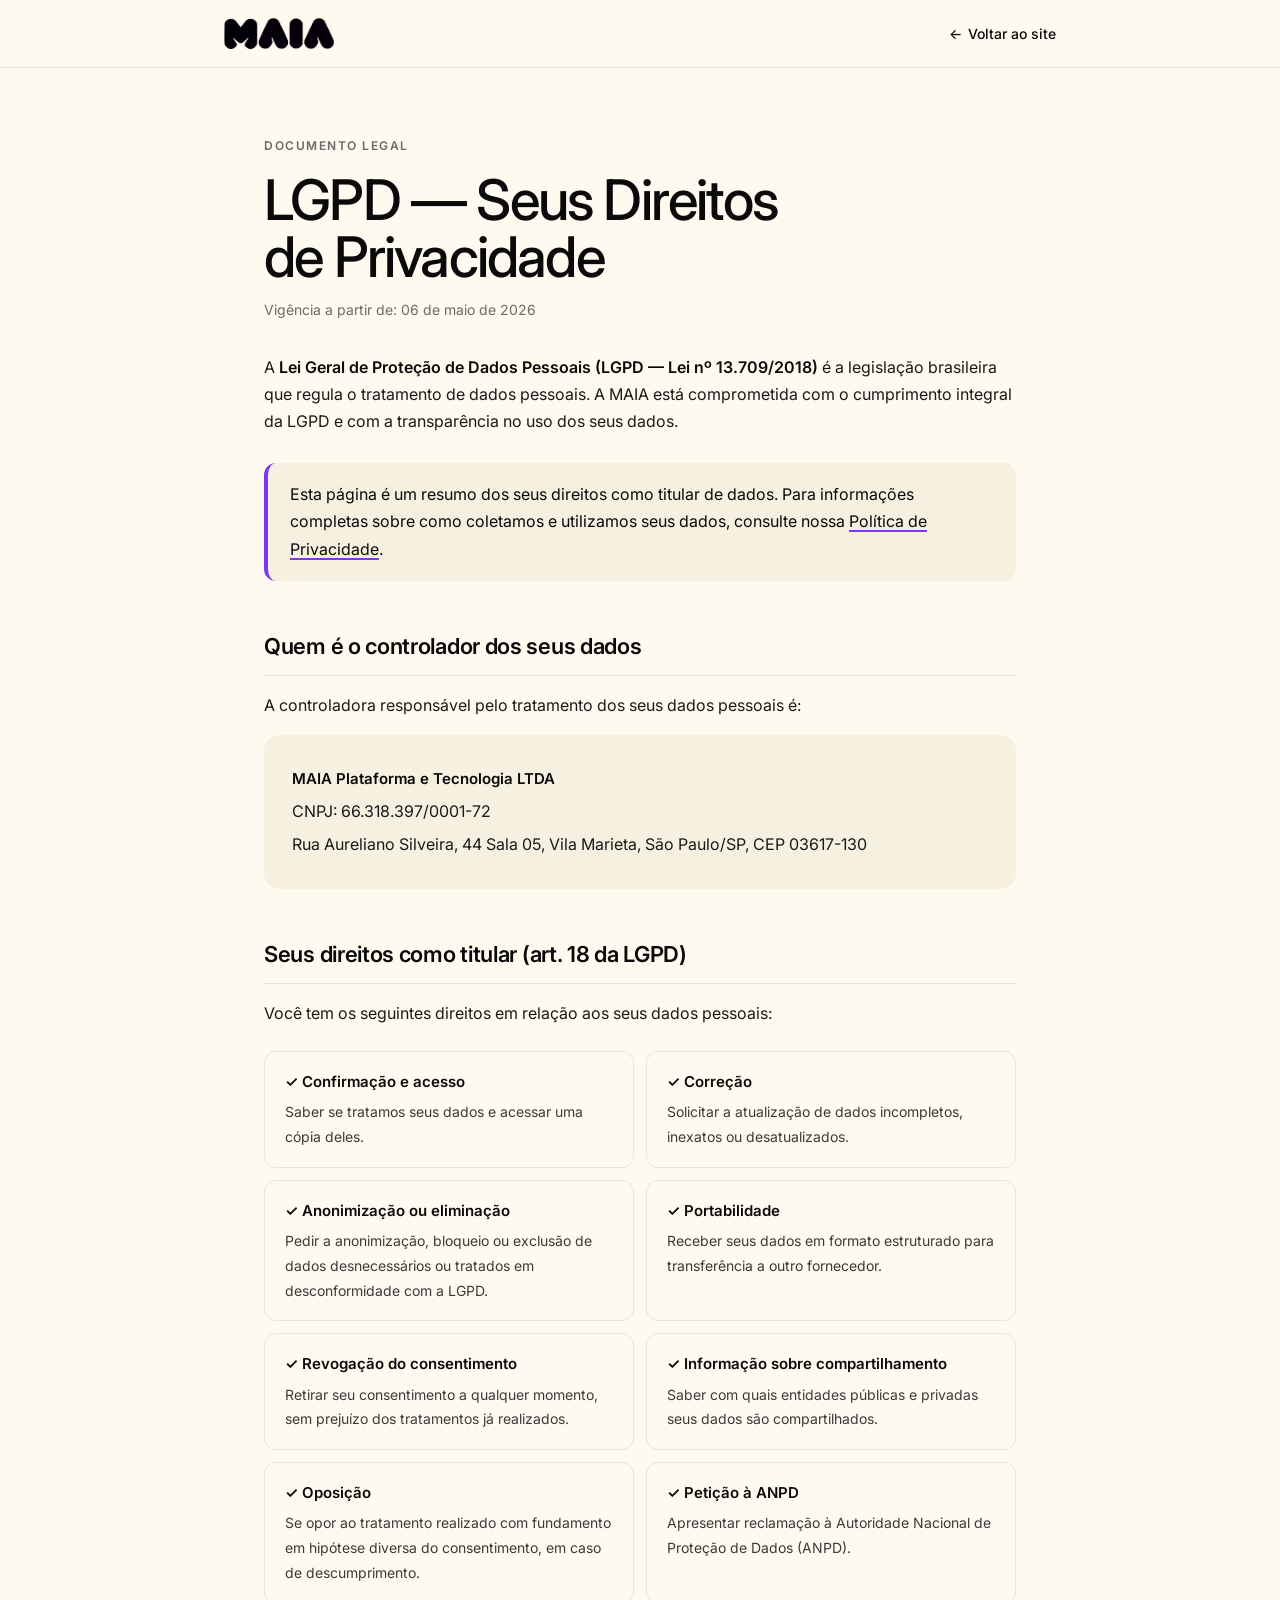
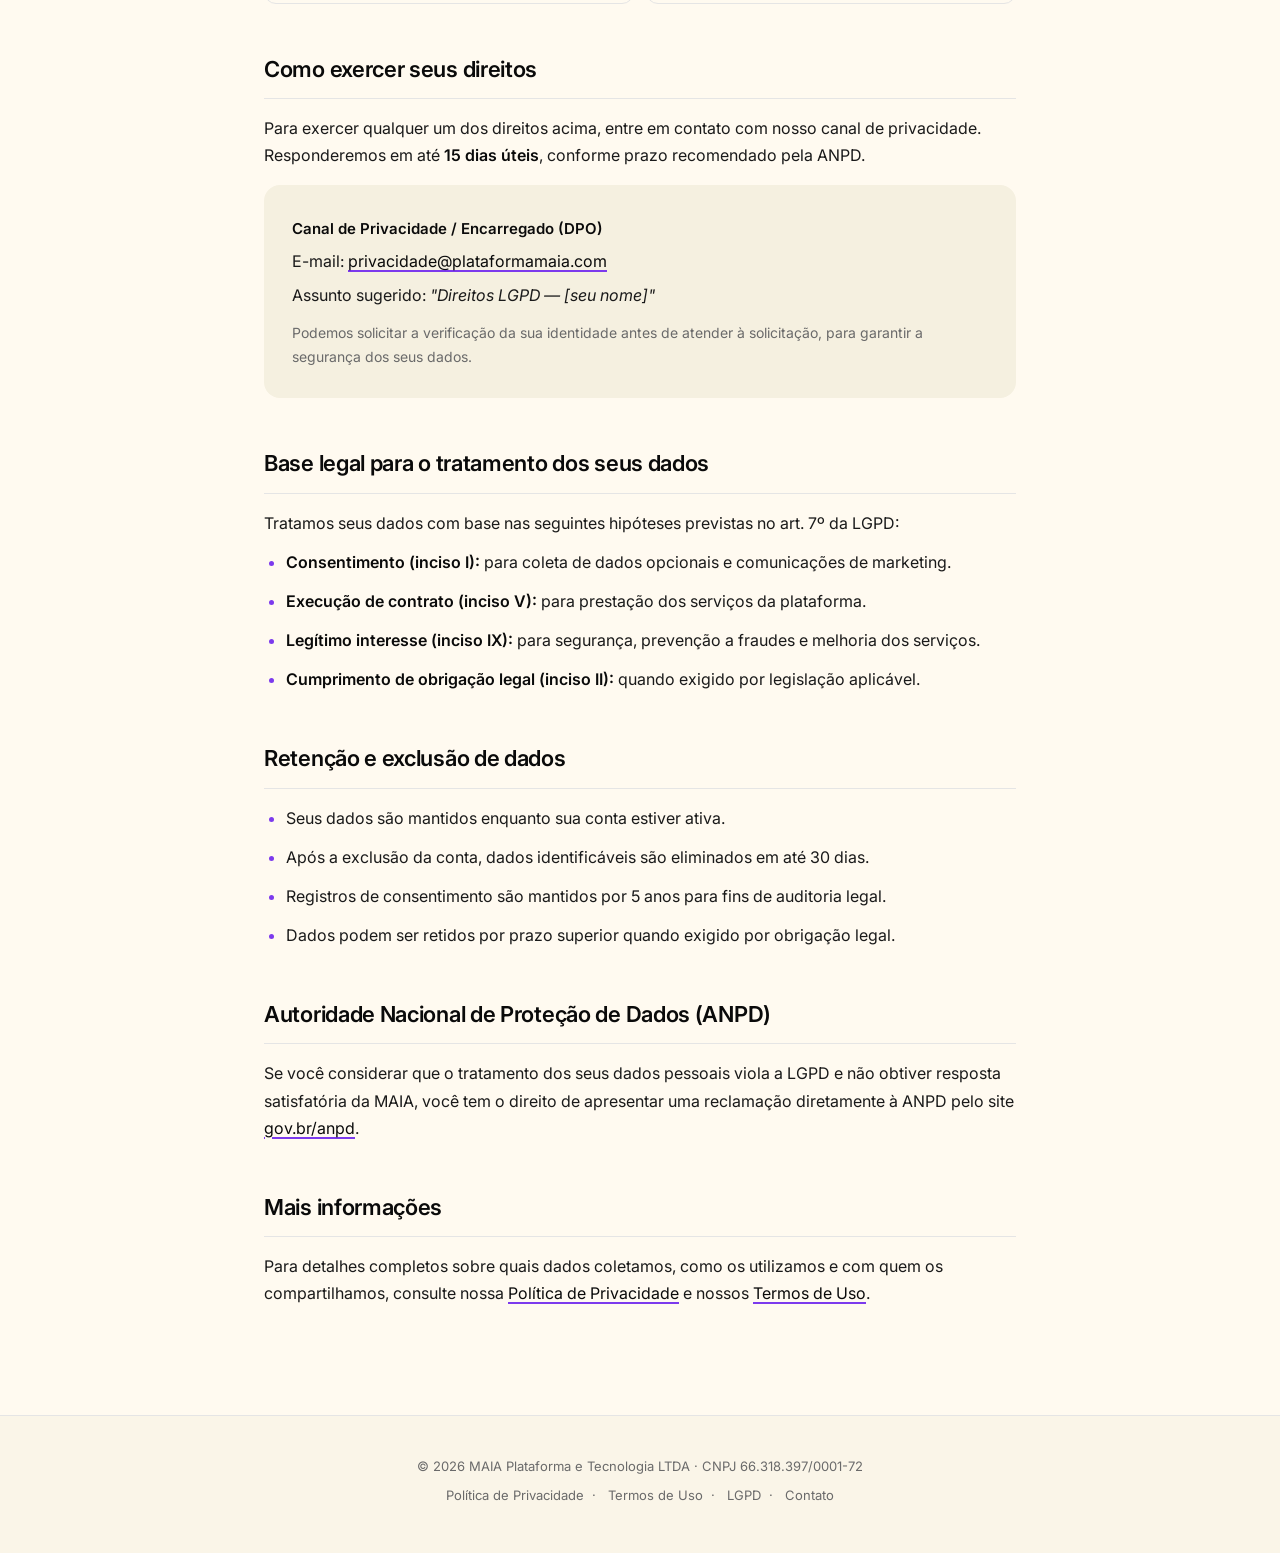
==== commit 4218e9cf: "Use real maia_logo.png in all pages" ====
--- a/lgpd.html
+++ b/lgpd.html
@@ -12,7 +12,7 @@
 
 <header class="legal-nav">
   <div class="legal-nav__inner">
-    <a href="index.html"><img src="./maia_logo.svg" width="110" alt="MAIA" style="display:block;"></a>
+    <a href="index.html"><img src="./maia_logo.png" width="110" alt="MAIA" style="display:block;"></a>
     <a class="legal-back" href="index.html">Voltar ao site</a>
   </div>
 </header>
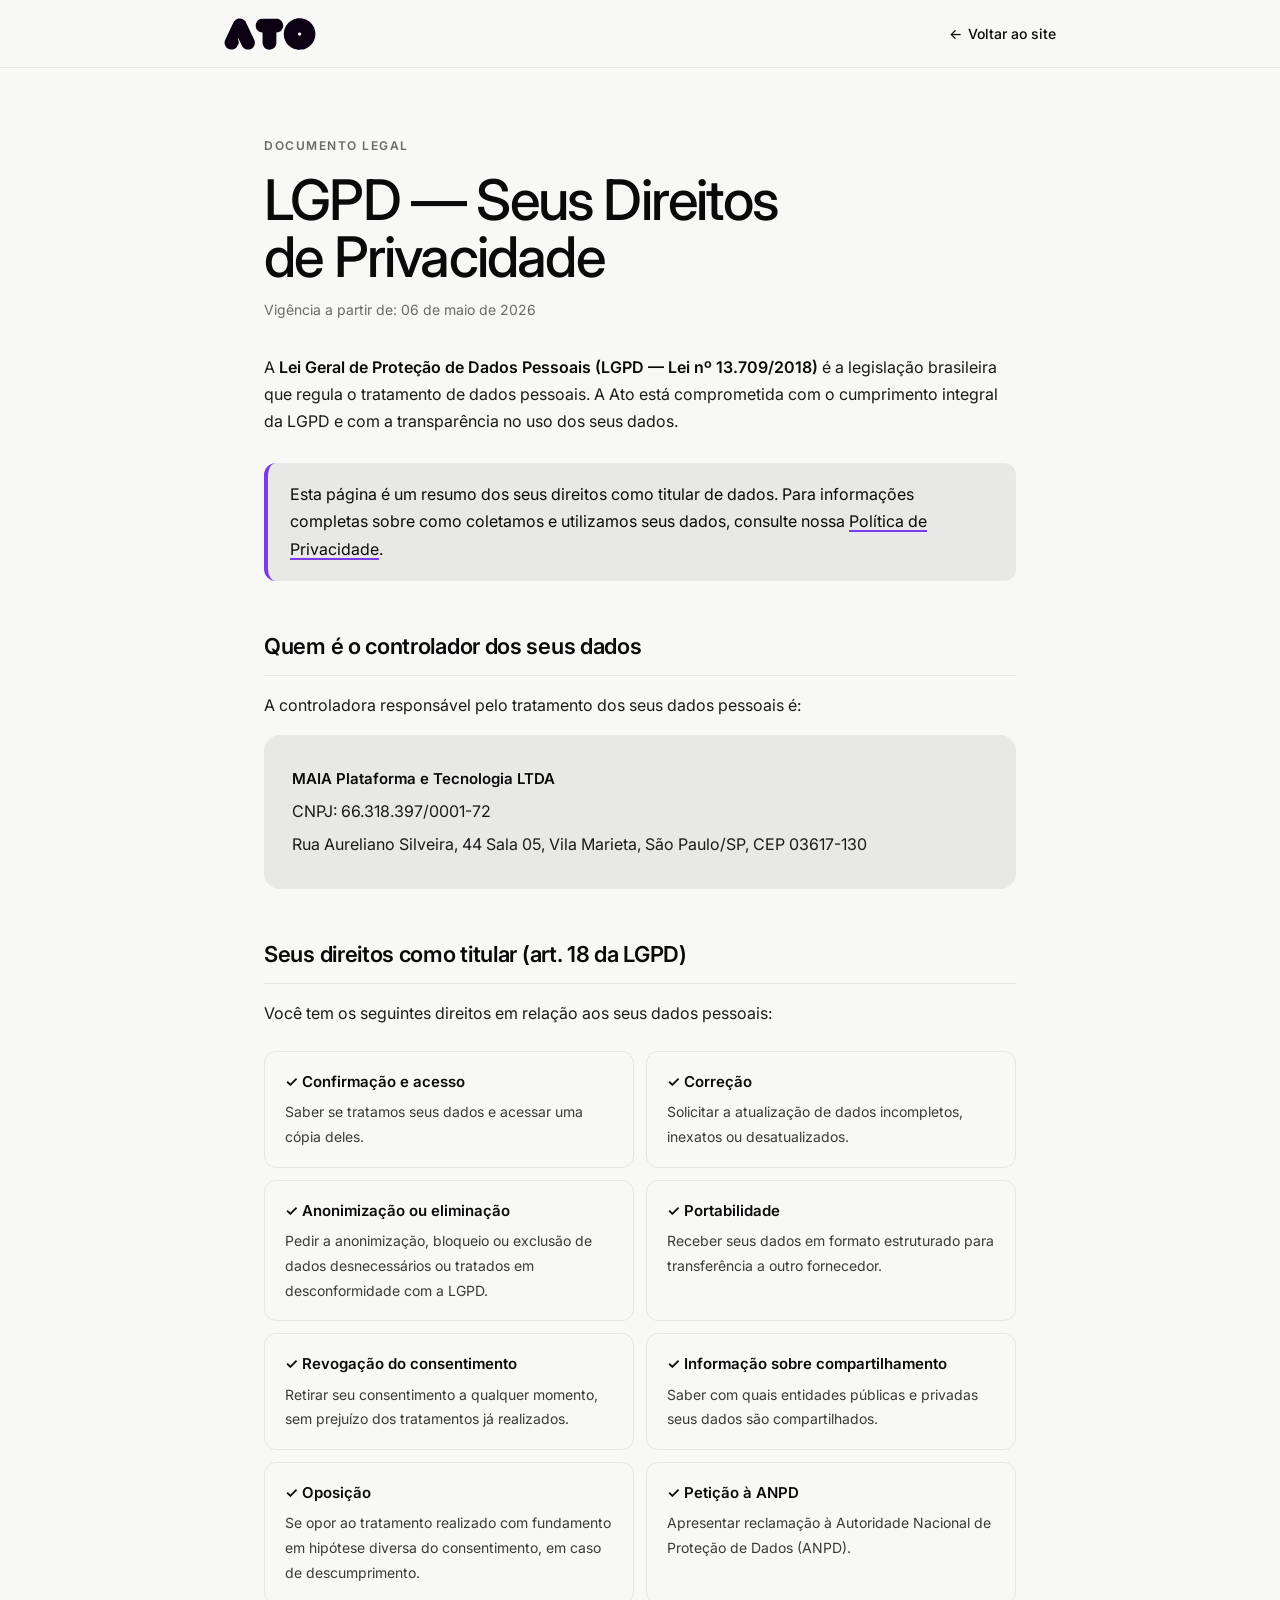
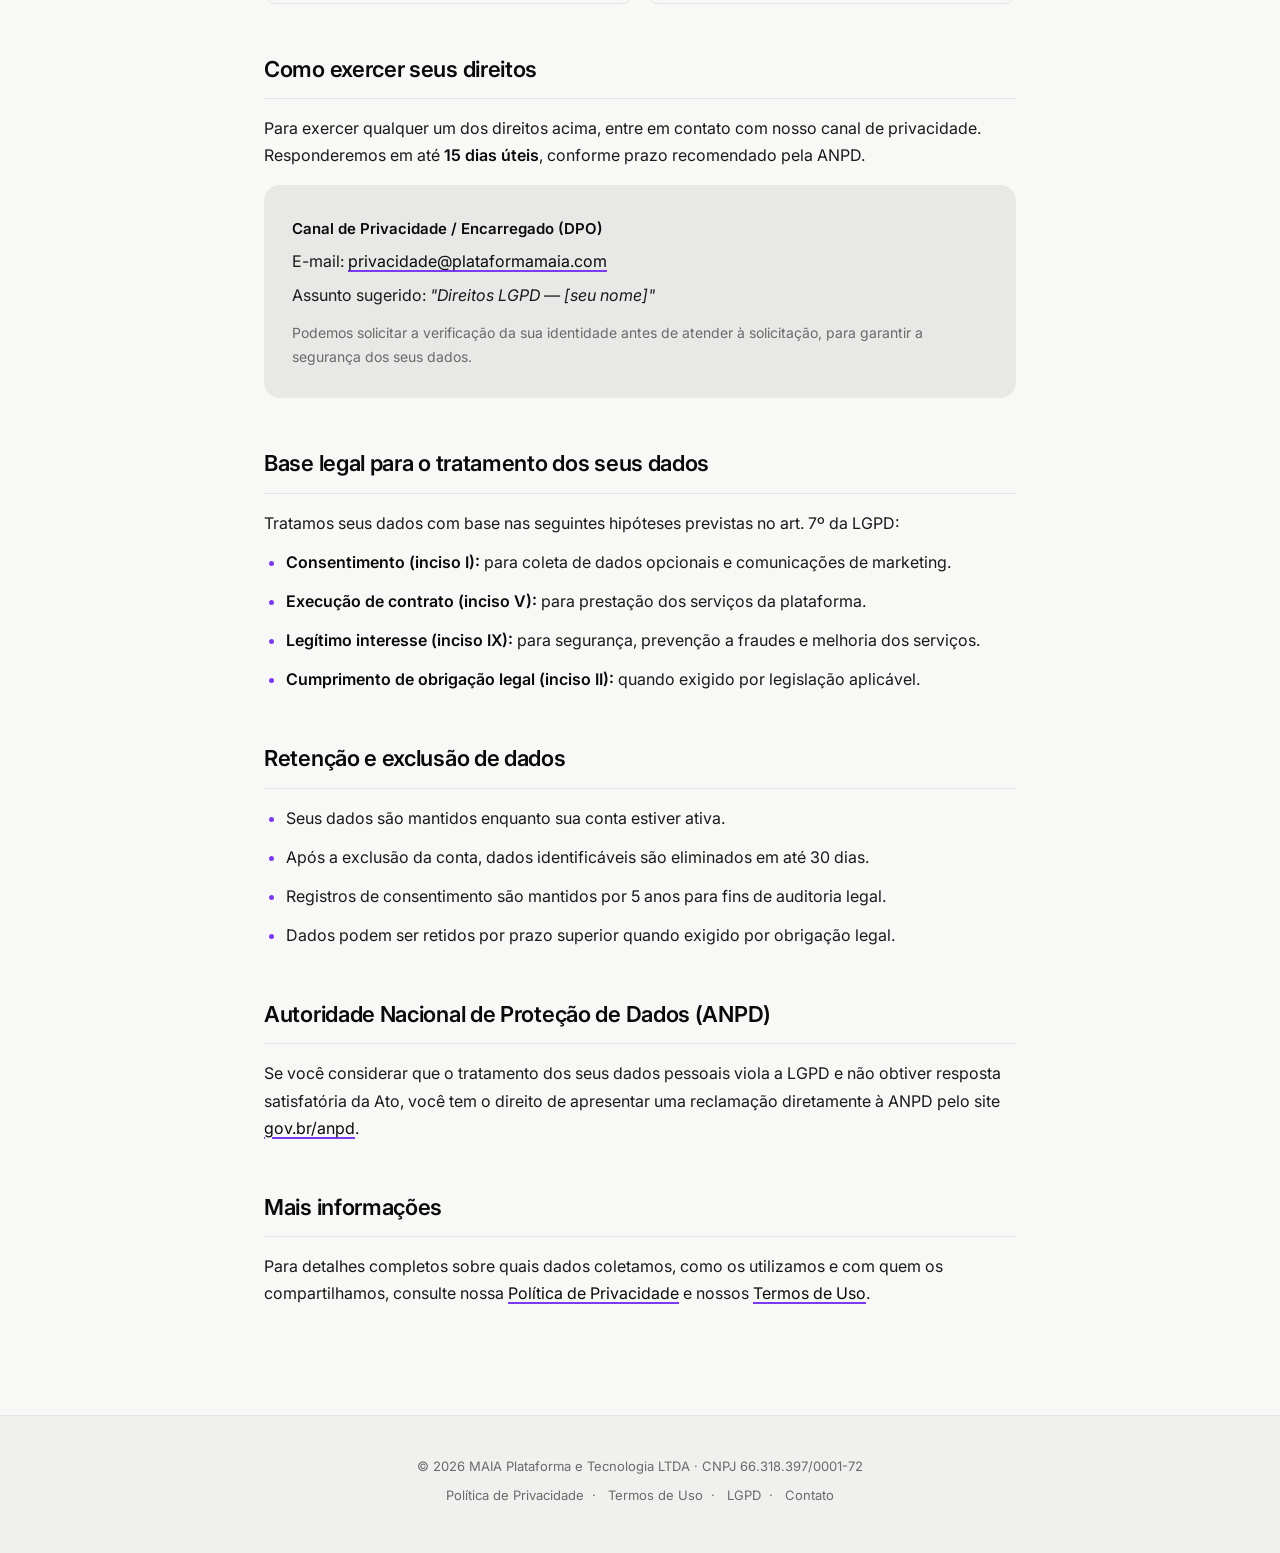
==== commit 6e9e62ea: "feat: logo Ato, favicon e textos no feminino" ====
--- a/lgpd.html
+++ b/lgpd.html
@@ -3,8 +3,11 @@
 <head>
 <meta charset="utf-8" />
 <meta name="viewport" content="width=device-width, initial-scale=1" />
-<title>LGPD — Seus Direitos de Privacidade — MAIA</title>
-<meta name="description" content="Seus direitos como titular de dados pessoais sob a LGPD na plataforma MAIA." />
+<title>LGPD — Seus Direitos de Privacidade — Ato</title>
+<link rel="icon" href="/favicon.ico" sizes="any" />
+<link rel="icon" type="image/png" sizes="192x192" href="/icon-192.png" />
+<link rel="apple-touch-icon" href="/apple-touch-icon.png" />
+<meta name="description" content="Seus direitos como titular de dados pessoais sob a LGPD na plataforma Ato." />
 <link rel="stylesheet" href="colors_and_type.css" />
 <link rel="stylesheet" href="legal.css" />
 </head>
@@ -12,7 +15,7 @@
 
 <header class="legal-nav">
   <div class="legal-nav__inner">
-    <a href="index.html"><img src="./maia_logo.png" width="110" alt="MAIA" style="display:block;"></a>
+    <a href="index.html"><img src="./ato-logo.svg" width="92" height="32" alt="Ato" style="display:block;"></a>
     <a class="legal-back" href="index.html">Voltar ao site</a>
   </div>
 </header>
@@ -22,7 +25,7 @@
   <h1>LGPD — Seus Direitos de Privacidade</h1>
   <p class="meta">Vigência a partir de: 06 de maio de 2026</p>
 
-  <p>A <strong>Lei Geral de Proteção de Dados Pessoais (LGPD — Lei nº 13.709/2018)</strong> é a legislação brasileira que regula o tratamento de dados pessoais. A MAIA está comprometida com o cumprimento integral da LGPD e com a transparência no uso dos seus dados.</p>
+  <p>A <strong>Lei Geral de Proteção de Dados Pessoais (LGPD — Lei nº 13.709/2018)</strong> é a legislação brasileira que regula o tratamento de dados pessoais. A Ato está comprometida com o cumprimento integral da LGPD e com a transparência no uso dos seus dados.</p>
 
   <div class="highlight-box">
     <p>Esta página é um resumo dos seus direitos como titular de dados. Para informações completas sobre como coletamos e utilizamos seus dados, consulte nossa <a href="politica-de-privacidade.html">Política de Privacidade</a>.</p>
@@ -102,7 +105,7 @@
   </ul>
 
   <h2>Autoridade Nacional de Proteção de Dados (ANPD)</h2>
-  <p>Se você considerar que o tratamento dos seus dados pessoais viola a LGPD e não obtiver resposta satisfatória da MAIA, você tem o direito de apresentar uma reclamação diretamente à ANPD pelo site <a href="https://www.gov.br/anpd" target="_blank" rel="noopener">gov.br/anpd</a>.</p>
+  <p>Se você considerar que o tratamento dos seus dados pessoais viola a LGPD e não obtiver resposta satisfatória da Ato, você tem o direito de apresentar uma reclamação diretamente à ANPD pelo site <a href="https://www.gov.br/anpd" target="_blank" rel="noopener">gov.br/anpd</a>.</p>
 
   <h2>Mais informações</h2>
   <p>Para detalhes completos sobre quais dados coletamos, como os utilizamos e com quem os compartilhamos, consulte nossa <a href="politica-de-privacidade.html">Política de Privacidade</a> e nossos <a href="termos-de-uso.html">Termos de Uso</a>.</p>
--- a/colors_and_type.css
+++ b/colors_and_type.css
@@ -24,10 +24,10 @@
   --hairline-soft: #f0f0f0;
 
   /* ---------- Color: Surfaces ---------- */
-  --canvas: #fffaf0;
-  --surface-soft: #faf5e8;
-  --surface-card: #f5f0e0;
-  --surface-strong: #ebe6d6;
+  --canvas: #F8F8F6;
+  --surface-soft: #F0F0EE;
+  --surface-card: #E8E8E6;
+  --surface-strong: #DCDCDA;
   --surface-dark: #0a1a1a;
   --surface-dark-elevated: #1a2a2a;
 
@@ -38,7 +38,7 @@
 
   /* ---------- Color: Brand (saturated feature cards) ---------- */
   --brand-pink: #7c3aed;
-  --brand-teal: #1a3a3a;
+  --brand-teal: #111111;
   --brand-lavender: #b8a4ed;
   --brand-peach: #ffb084;
   --brand-ochre: #e8b94a;
